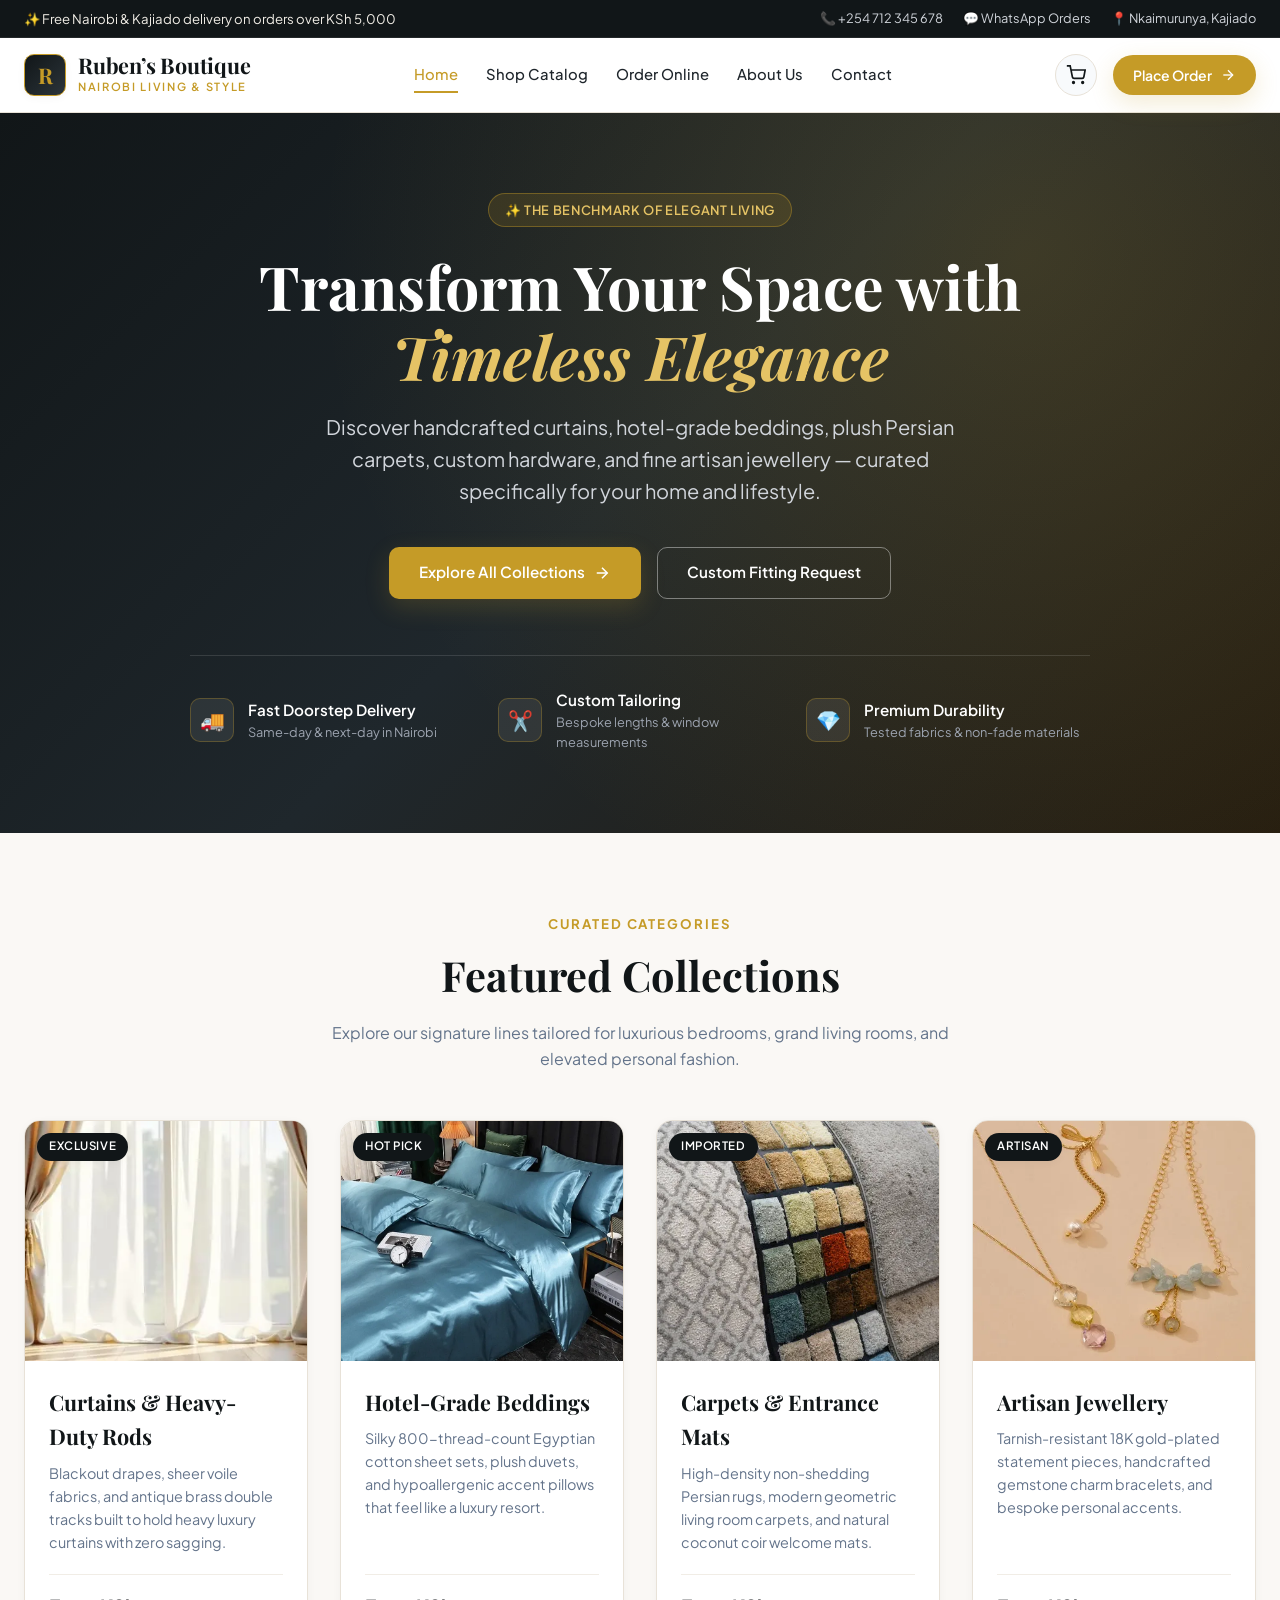
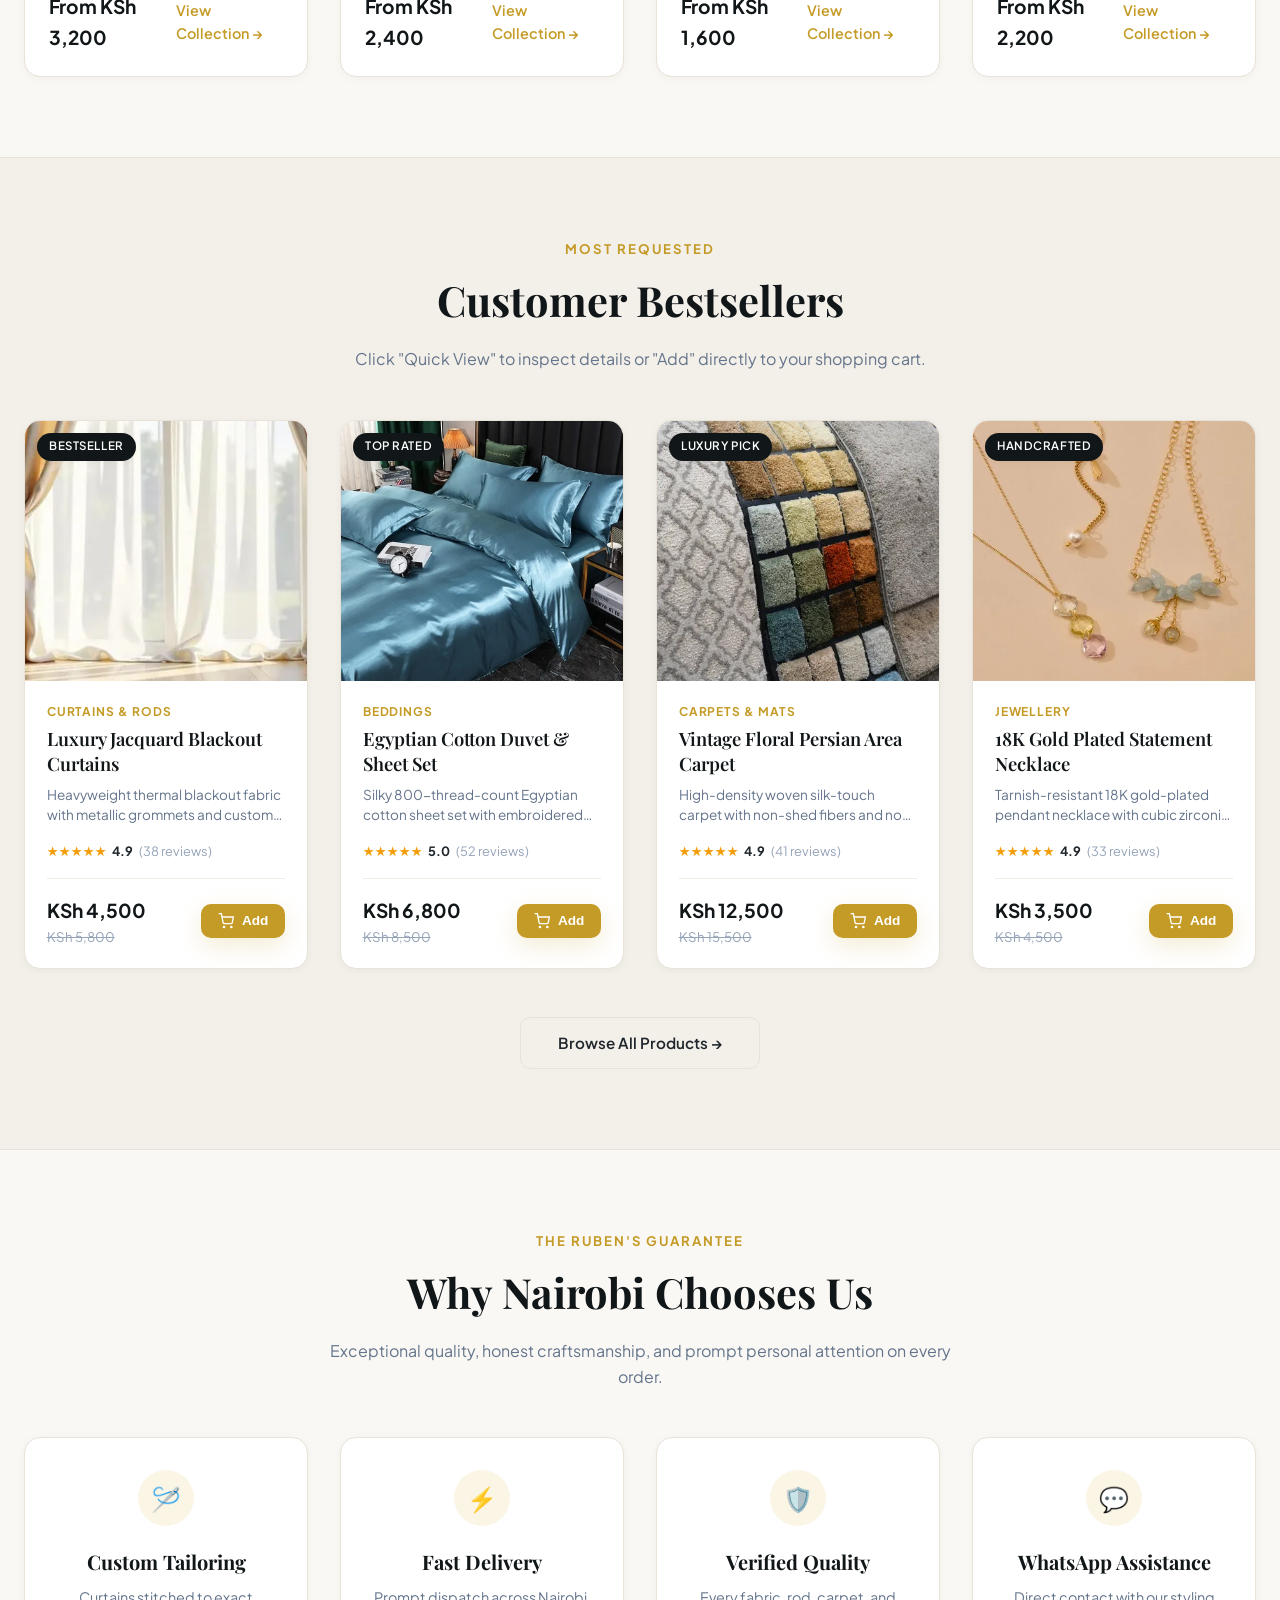
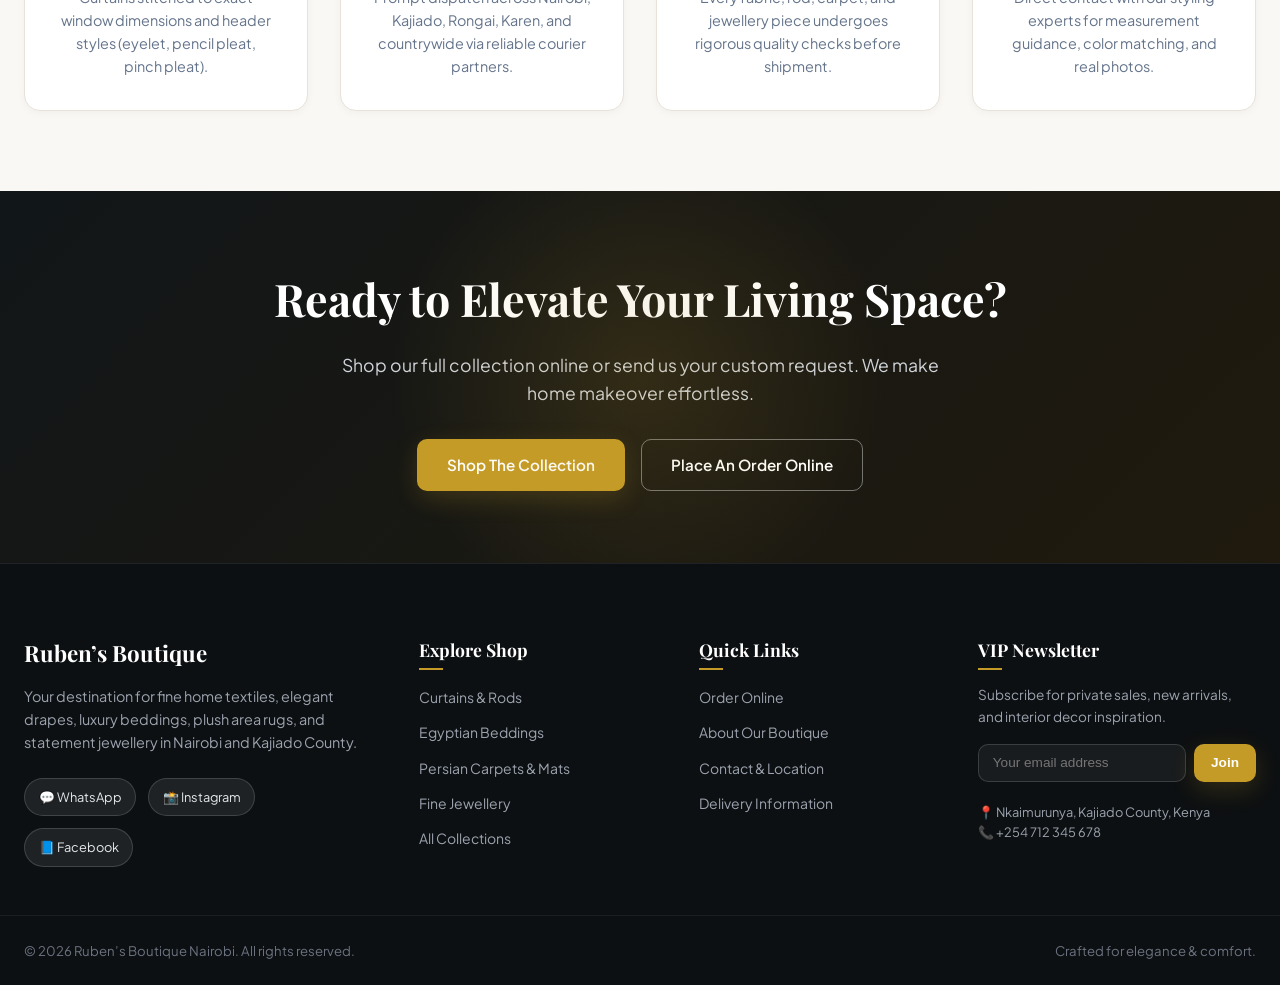
==== index.html @ 79038877 "first commit" ====
<!DOCTYPE html>
<html lang="en">
<head>
  <meta charset="UTF-8">
  <meta name="viewport" content="width=device-width, initial-scale=1.0">
  <title>Ruben’s Boutique Nairobi — Curtains, Beddings, Carpets & Jewellery</title>
  <meta name="description" content="Nairobi's premier boutique for handcrafted curtains, luxury beddings, imported carpets, stylish doormats, and fine jewellery. Fast delivery across Kenya.">
  <link rel="stylesheet" href="style.css">
  <script src="script.js" defer></script>
</head>
<body>

  <!-- Top Announcement Bar -->
  <div class="announcement-bar">
    <div class="announcement-container">
      <div class="announcement-info">
        <span>✨ Free Nairobi & Kajiado delivery on orders over KSh 5,000</span>
      </div>
      <div class="announcement-links">
        <a href="tel:+254712345678">📞 +254 712 345 678</a>
        <a href="https://wa.me/254712345678" target="_blank" rel="noopener">💬 WhatsApp Orders</a>
        <a href="contact.html">📍 Nkaimurunya, Kajiado</a>
      </div>
    </div>
  </div>

  <!-- Header Navigation -->
  <header>
    <div class="nav-wrapper">
      <a href="index.html" class="brand-logo" aria-label="Ruben's Boutique Home">
        <div class="brand-symbol">R</div>
        <div class="brand-text">
          <h1>Ruben’s Boutique</h1>
          <p>Nairobi Living & Style</p>
        </div>
      </a>

      <nav>
        <a href="index.html" class="active">Home</a>
        <a href="shop.html">Shop Catalog</a>
        <a href="order.html">Order Online</a>
        <a href="about.html">About Us</a>
        <a href="contact.html">Contact</a>
      </nav>

      <div class="header-actions">
        <button class="cart-toggle-btn cart-trigger" aria-label="Open Shopping Cart" title="View Cart">
          <svg width="20" height="20" viewBox="0 0 24 24" fill="none" stroke="currentColor" stroke-width="2">
            <circle cx="9" cy="21" r="1"/><circle cx="20" cy="21" r="1"/>
            <path d="M1 1h4l2.68 13.39a2 2 0 0 0 2 1.61h9.72a2 2 0 0 0 2-1.61L23 6H6"/>
          </svg>
          <span class="cart-count-badge">0</span>
        </button>

        <a href="order.html" class="nav-cta-btn">
          <span>Place Order</span>
          <svg width="16" height="16" viewBox="0 0 24 24" fill="none" stroke="currentColor" stroke-width="2"><line x1="5" y1="12" x2="19" y2="12"/><polyline points="12 5 19 12 12 19"/></svg>
        </a>

        <button class="mobile-nav-toggle" id="mobileNavToggle" aria-label="Toggle navigation menu">
          <span></span>
          <span></span>
          <span></span>
        </button>
      </div>
    </div>
  </header>

  <!-- Hero Section -->
  <section class="hero">
    <div class="hero-content">
      <div class="hero-pill-badge">
        <span>✨ The Benchmark of Elegant Living</span>
      </div>
      <h2>Transform Your Space with <span>Timeless Elegance</span></h2>
      <p>Discover handcrafted curtains, hotel-grade beddings, plush Persian carpets, custom hardware, and fine artisan jewellery — curated specifically for your home and lifestyle.</p>
      
      <div class="hero-actions">
        <a href="shop.html" class="btn btn-primary">
          <span>Explore All Collections</span>
          <svg width="18" height="18" viewBox="0 0 24 24" fill="none" stroke="currentColor" stroke-width="2"><line x1="5" y1="12" x2="19" y2="12"/><polyline points="12 5 19 12 12 19"/></svg>
        </a>
        <a href="order.html" class="btn btn-outline-white">
          <span>Custom Fitting Request</span>
        </a>
      </div>

      <!-- Trust Pillars -->
      <div class="hero-highlights">
        <div class="highlight-box">
          <div class="highlight-icon">🚚</div>
          <div class="highlight-text">
            <h4>Fast Doorstep Delivery</h4>
            <p>Same-day & next-day in Nairobi</p>
          </div>
        </div>
        <div class="highlight-box">
          <div class="highlight-icon">✂️</div>
          <div class="highlight-text">
            <h4>Custom Tailoring</h4>
            <p>Bespoke lengths & window measurements</p>
          </div>
        </div>
        <div class="highlight-box">
          <div class="highlight-icon">💎</div>
          <div class="highlight-text">
            <h4>Premium Durability</h4>
            <p>Tested fabrics & non-fade materials</p>
          </div>
        </div>
      </div>
    </div>
  </section>

  <!-- Featured Collections Section -->
  <section class="section-wrapper">
    <div class="section-header">
      <span class="section-tag">Curated Categories</span>
      <h2>Featured Collections</h2>
      <p>Explore our signature lines tailored for luxurious bedrooms, grand living rooms, and elevated personal fashion.</p>
    </div>

    <div class="home-collection-grid">
      <!-- Collection 1: Curtains & Rods -->
      <article class="collection-card">
        <div class="collection-card-media">
          <img src="curtain.webp" alt="Luxury Curtains and Double Rods">
          <span class="product-badge">Exclusive</span>
        </div>
        <div class="collection-card-content">
          <h3>Curtains & Heavy-Duty Rods</h3>
          <p>Blackout drapes, sheer voile fabrics, and antique brass double tracks built to hold heavy luxury curtains with zero sagging.</p>
          <div class="collection-card-footer">
            <span class="price-current">From KSh 3,200</span>
            <a href="shop.html?category=curtains" class="card-link-arrow">
              View Collection &rarr;
            </a>
          </div>
        </div>
      </article>

      <!-- Collection 2: Beddings -->
      <article class="collection-card">
        <div class="collection-card-media">
          <img src="bedding.webp" alt="Egyptian Cotton Beddings & Velvet Pillows">
          <span class="product-badge">Hot Pick</span>
        </div>
        <div class="collection-card-content">
          <h3>Hotel-Grade Beddings</h3>
          <p>Silky 800-thread-count Egyptian cotton sheet sets, plush duvets, and hypoallergenic accent pillows that feel like a luxury resort.</p>
          <div class="collection-card-footer">
            <span class="price-current">From KSh 2,400</span>
            <a href="shop.html?category=beddings" class="card-link-arrow">
              View Collection &rarr;
            </a>
          </div>
        </div>
      </article>

      <!-- Collection 3: Carpets & Mats -->
      <article class="collection-card">
        <div class="collection-card-media">
          <img src="carpets.webp" alt="Persian Area Carpets & Heavy Duty Door Mats">
          <span class="product-badge">Imported</span>
        </div>
        <div class="collection-card-content">
          <h3>Carpets & Entrance Mats</h3>
          <p>High-density non-shedding Persian rugs, modern geometric living room carpets, and natural coconut coir welcome mats.</p>
          <div class="collection-card-footer">
            <span class="price-current">From KSh 1,600</span>
            <a href="shop.html?category=carpets" class="card-link-arrow">
              View Collection &rarr;
            </a>
          </div>
        </div>
      </article>

      <!-- Collection 4: Jewellery -->
      <article class="collection-card">
        <div class="collection-card-media">
          <img src="jewellery.webp" alt="Gold Plated Jewellery and Gemstone Bracelets">
          <span class="product-badge">Artisan</span>
        </div>
        <div class="collection-card-content">
          <h3>Artisan Jewellery</h3>
          <p>Tarnish-resistant 18K gold-plated statement pieces, handcrafted gemstone charm bracelets, and bespoke personal accents.</p>
          <div class="collection-card-footer">
            <span class="price-current">From KSh 2,200</span>
            <a href="shop.html?category=jewellery" class="card-link-arrow">
              View Collection &rarr;
            </a>
          </div>
        </div>
      </article>
    </div>
  </section>

  <!-- Interactive Bestsellers Section with Live Quick View & Cart -->
  <section class="section-wrapper" style="background: var(--bg-alt); border-top: 1px solid var(--border-light); border-bottom: 1px solid var(--border-light);">
    <div class="section-header">
      <span class="section-tag">Most Requested</span>
      <h2>Customer Bestsellers</h2>
      <p>Click "Quick View" to inspect details or "Add" directly to your shopping cart.</p>
    </div>

    <div class="products-grid">
      <!-- Bestseller 1 -->
      <article class="product-card">
        <div class="product-card-media">
          <img src="curtain.webp" alt="Luxury Jacquard Blackout Curtains">
          <span class="product-badge">Bestseller</span>
          <div class="product-card-overlay">
            <button class="quick-view-action" onclick="window.openQuickView('prod-curtains-luxury')">
              <svg width="18" height="18" viewBox="0 0 24 24" fill="none" stroke="currentColor" stroke-width="2"><path d="M1 12s4-8 11-8 11 8 11 8-4 8-11 8-11-8-11-8z"/><circle cx="12" cy="12" r="3"/></svg>
              Quick View
            </button>
          </div>
        </div>
        <div class="product-card-content">
          <span class="product-category">Curtains & Rods</span>
          <h3 class="product-title" onclick="window.openQuickView('prod-curtains-luxury')">Luxury Jacquard Blackout Curtains</h3>
          <p class="product-short-desc">Heavyweight thermal blackout fabric with metallic grommets and custom drop length.</p>
          <div class="product-rating">
            <span class="stars">★★★★★</span>
            <span class="score">4.9</span>
            <span class="count">(38 reviews)</span>
          </div>
          <div class="product-card-footer">
            <div class="pricing-block">
              <span class="price-current">KSh 4,500</span>
              <span class="price-old">KSh 5,800</span>
            </div>
            <button class="btn btn-sm btn-primary add-to-cart-action" data-id="prod-curtains-luxury" onclick="boutiqueCart.addItem('prod-curtains-luxury', 1); showToast('Curtains added to cart!');">
              <svg width="16" height="16" viewBox="0 0 24 24" fill="none" stroke="currentColor" stroke-width="2"><circle cx="9" cy="21" r="1"/><circle cx="20" cy="21" r="1"/><path d="M1 1h4l2.68 13.39a2 2 0 0 0 2 1.61h9.72a2 2 0 0 0 2-1.61L23 6H6"/></svg>
              Add
            </button>
          </div>
        </div>
      </article>

      <!-- Bestseller 2 -->
      <article class="product-card">
        <div class="product-card-media">
          <img src="bedding.webp" alt="Egyptian Cotton Duvet & Sheet Set">
          <span class="product-badge">Top Rated</span>
          <div class="product-card-overlay">
            <button class="quick-view-action" onclick="window.openQuickView('prod-egyptian-bedding')">
              <svg width="18" height="18" viewBox="0 0 24 24" fill="none" stroke="currentColor" stroke-width="2"><path d="M1 12s4-8 11-8 11 8 11 8-4 8-11 8-11-8-11-8z"/><circle cx="12" cy="12" r="3"/></svg>
              Quick View
            </button>
          </div>
        </div>
        <div class="product-card-content">
          <span class="product-category">Beddings</span>
          <h3 class="product-title" onclick="window.openQuickView('prod-egyptian-bedding')">Egyptian Cotton Duvet & Sheet Set</h3>
          <p class="product-short-desc">Silky 800-thread-count Egyptian cotton sheet set with embroidered matching duvet cover.</p>
          <div class="product-rating">
            <span class="stars">★★★★★</span>
            <span class="score">5.0</span>
            <span class="count">(52 reviews)</span>
          </div>
          <div class="product-card-footer">
            <div class="pricing-block">
              <span class="price-current">KSh 6,800</span>
              <span class="price-old">KSh 8,500</span>
            </div>
            <button class="btn btn-sm btn-primary add-to-cart-action" data-id="prod-egyptian-bedding" onclick="boutiqueCart.addItem('prod-egyptian-bedding', 1); showToast('Egyptian Bedding added to cart!');">
              <svg width="16" height="16" viewBox="0 0 24 24" fill="none" stroke="currentColor" stroke-width="2"><circle cx="9" cy="21" r="1"/><circle cx="20" cy="21" r="1"/><path d="M1 1h4l2.68 13.39a2 2 0 0 0 2 1.61h9.72a2 2 0 0 0 2-1.61L23 6H6"/></svg>
              Add
            </button>
          </div>
        </div>
      </article>

      <!-- Bestseller 3 -->
      <article class="product-card">
        <div class="product-card-media">
          <img src="carpets.webp" alt="Vintage Floral Persian Carpet">
          <span class="product-badge">Luxury Pick</span>
          <div class="product-card-overlay">
            <button class="quick-view-action" onclick="window.openQuickView('prod-persian-carpet')">
              <svg width="18" height="18" viewBox="0 0 24 24" fill="none" stroke="currentColor" stroke-width="2"><path d="M1 12s4-8 11-8 11 8 11 8-4 8-11 8-11-8-11-8z"/><circle cx="12" cy="12" r="3"/></svg>
              Quick View
            </button>
          </div>
        </div>
        <div class="product-card-content">
          <span class="product-category">Carpets & Mats</span>
          <h3 class="product-title" onclick="window.openQuickView('prod-persian-carpet')">Vintage Floral Persian Area Carpet</h3>
          <p class="product-short-desc">High-density woven silk-touch carpet with non-shed fibers and non-slip backing.</p>
          <div class="product-rating">
            <span class="stars">★★★★★</span>
            <span class="score">4.9</span>
            <span class="count">(41 reviews)</span>
          </div>
          <div class="product-card-footer">
            <div class="pricing-block">
              <span class="price-current">KSh 12,500</span>
              <span class="price-old">KSh 15,500</span>
            </div>
            <button class="btn btn-sm btn-primary add-to-cart-action" data-id="prod-persian-carpet" onclick="boutiqueCart.addItem('prod-persian-carpet', 1); showToast('Persian Carpet added to cart!');">
              <svg width="16" height="16" viewBox="0 0 24 24" fill="none" stroke="currentColor" stroke-width="2"><circle cx="9" cy="21" r="1"/><circle cx="20" cy="21" r="1"/><path d="M1 1h4l2.68 13.39a2 2 0 0 0 2 1.61h9.72a2 2 0 0 0 2-1.61L23 6H6"/></svg>
              Add
            </button>
          </div>
        </div>
      </article>

      <!-- Bestseller 4 -->
      <article class="product-card">
        <div class="product-card-media">
          <img src="jewellery.webp" alt="18K Gold Plated Statement Necklace">
          <span class="product-badge">Handcrafted</span>
          <div class="product-card-overlay">
            <button class="quick-view-action" onclick="window.openQuickView('prod-gold-necklace')">
              <svg width="18" height="18" viewBox="0 0 24 24" fill="none" stroke="currentColor" stroke-width="2"><path d="M1 12s4-8 11-8 11 8 11 8-4 8-11 8-11-8-11-8z"/><circle cx="12" cy="12" r="3"/></svg>
              Quick View
            </button>
          </div>
        </div>
        <div class="product-card-content">
          <span class="product-category">Jewellery</span>
          <h3 class="product-title" onclick="window.openQuickView('prod-gold-necklace')">18K Gold Plated Statement Necklace</h3>
          <p class="product-short-desc">Tarnish-resistant 18K gold-plated pendant necklace with cubic zirconia accents.</p>
          <div class="product-rating">
            <span class="stars">★★★★★</span>
            <span class="score">4.9</span>
            <span class="count">(33 reviews)</span>
          </div>
          <div class="product-card-footer">
            <div class="pricing-block">
              <span class="price-current">KSh 3,500</span>
              <span class="price-old">KSh 4,500</span>
            </div>
            <button class="btn btn-sm btn-primary add-to-cart-action" data-id="prod-gold-necklace" onclick="boutiqueCart.addItem('prod-gold-necklace', 1); showToast('Necklace added to cart!');">
              <svg width="16" height="16" viewBox="0 0 24 24" fill="none" stroke="currentColor" stroke-width="2"><circle cx="9" cy="21" r="1"/><circle cx="20" cy="21" r="1"/><path d="M1 1h4l2.68 13.39a2 2 0 0 0 2 1.61h9.72a2 2 0 0 0 2-1.61L23 6H6"/></svg>
              Add
            </button>
          </div>
        </div>
      </article>
    </div>

    <div style="text-align: center; margin-top: 3rem;">
      <a href="shop.html" class="btn btn-outline" style="min-width: 240px;">
        Browse All Products &rarr;
      </a>
    </div>
  </section>

  <!-- Value Propositions / Why Ruben's Boutique -->
  <section class="section-wrapper">
    <div class="section-header">
      <span class="section-tag">The Ruben's Guarantee</span>
      <h2>Why Nairobi Chooses Us</h2>
      <p>Exceptional quality, honest craftsmanship, and prompt personal attention on every order.</p>
    </div>

    <div class="values-grid">
      <div class="value-card">
        <div class="value-icon">🪡</div>
        <h4>Custom Tailoring</h4>
        <p>Curtains stitched to exact window dimensions and header styles (eyelet, pencil pleat, pinch pleat).</p>
      </div>

      <div class="value-card">
        <div class="value-icon">⚡</div>
        <h4>Fast Delivery</h4>
        <p>Prompt dispatch across Nairobi, Kajiado, Rongai, Karen, and countrywide via reliable courier partners.</p>
      </div>

      <div class="value-card">
        <div class="value-icon">🛡️</div>
        <h4>Verified Quality</h4>
        <p>Every fabric, rod, carpet, and jewellery piece undergoes rigorous quality checks before shipment.</p>
      </div>

      <div class="value-card">
        <div class="value-icon">💬</div>
        <h4>WhatsApp Assistance</h4>
        <p>Direct contact with our styling experts for measurement guidance, color matching, and real photos.</p>
      </div>
    </div>
  </section>

  <!-- Call to Action Banner -->
  <section class="cta-banner">
    <h2>Ready to Elevate Your Living Space?</h2>
    <p>Shop our full collection online or send us your custom request. We make home makeover effortless.</p>
    <div style="display: flex; gap: 1rem; justify-content: center; flex-wrap: wrap;">
      <a href="shop.html" class="btn btn-primary">Shop The Collection</a>
      <a href="order.html" class="btn btn-outline-white">Place An Order Online</a>
    </div>
  </section>

  <!-- Footer -->
  <footer>
    <div class="footer-top">
      <div class="footer-brand">
        <h3>Ruben’s Boutique</h3>
        <p>Your destination for fine home textiles, elegant drapes, luxury beddings, plush area rugs, and statement jewellery in Nairobi and Kajiado County.</p>
        <div class="social-icons-group">
          <a href="https://wa.me/254712345678" target="_blank" rel="noopener" class="social-link-btn" title="Chat on WhatsApp">💬 WhatsApp</a>
          <a href="https://instagram.com" target="_blank" rel="noopener" class="social-link-btn" title="Instagram">📸 Instagram</a>
          <a href="https://facebook.com" target="_blank" rel="noopener" class="social-link-btn" title="Facebook">📘 Facebook</a>
        </div>
      </div>

      <div class="footer-column">
        <h4>Explore Shop</h4>
        <ul class="footer-links">
          <li><a href="shop.html?category=curtains">Curtains & Rods</a></li>
          <li><a href="shop.html?category=beddings">Egyptian Beddings</a></li>
          <li><a href="shop.html?category=carpets">Persian Carpets & Mats</a></li>
          <li><a href="shop.html?category=jewellery">Fine Jewellery</a></li>
          <li><a href="shop.html">All Collections</a></li>
        </ul>
      </div>

      <div class="footer-column">
        <h4>Quick Links</h4>
        <ul class="footer-links">
          <li><a href="order.html">Order Online</a></li>
          <li><a href="about.html">About Our Boutique</a></li>
          <li><a href="contact.html">Contact & Location</a></li>
          <li><a href="order.html">Delivery Information</a></li>
        </ul>
      </div>

      <div class="footer-column footer-newsletter">
        <h4>VIP Newsletter</h4>
        <p>Subscribe for private sales, new arrivals, and interior decor inspiration.</p>
        <form class="newsletter-form" id="newsletterForm">
          <input type="email" placeholder="Your email address" required aria-label="Email address">
          <button type="submit" class="btn btn-primary btn-sm">Join</button>
        </form>
        <div style="margin-top: 1.25rem; font-size: 0.8rem; color: #9ca3af;">
          <span>📍 Nkaimurunya, Kajiado County, Kenya</span><br>
          <span>📞 +254 712 345 678</span>
        </div>
      </div>
    </div>

    <div class="footer-bottom">
      <div class="footer-bottom-container">
        <p>&copy; 2026 Ruben’s Boutique Nairobi. All rights reserved.</p>
        <p>Crafted for elegance & comfort.</p>
      </div>
    </div>
  </footer>

</body>
</html>
---- style.css ----
/* ==========================================================================
   Ruben's Boutique — Modern Luxury E-Commerce Stylesheet
   Crafted for elegance, responsiveness, and premium user experience
   ========================================================================== */

@import url('https://fonts.googleapis.com/css2?family=Playfair+Display:ital,wght@0,500;0,600;0,700;1,400&family=Plus+Jakarta+Sans:wght@300;400;500;600;700&display=swap');

:root {
  --font-serif: 'Playfair Display', Georgia, serif;
  --font-sans: 'Plus Jakarta Sans', -apple-system, BlinkMacSystemFont, sans-serif;
  
  --primary-dark: #111618;
  --primary-dark-soft: #1a2024;
  --primary-gold: #c59b27;
  --primary-gold-hover: #ad841a;
  --primary-gold-light: #fbf5e6;
  --primary-gold-glow: rgba(197, 155, 39, 0.25);
  
  --bg-body: #faf8f5;
  --bg-card: #ffffff;
  --bg-alt: #f3efe9;
  
  --text-main: #1e252b;
  --text-muted: #64748b;
  --text-light: #94a3b8;
  
  --border-light: #e8e2d8;
  --border-subtle: #f1ede6;
  
  --shadow-sm: 0 2px 8px rgba(17, 22, 24, 0.04);
  --shadow-md: 0 8px 24px rgba(17, 22, 24, 0.08);
  --shadow-lg: 0 16px 36px rgba(17, 22, 24, 0.12);
  --shadow-gold: 0 8px 24px rgba(197, 155, 39, 0.2);
  
  --radius-sm: 6px;
  --radius-md: 10px;
  --radius-lg: 16px;
  --radius-full: 9999px;
  
  --transition: all 0.25s cubic-bezier(0.16, 1, 0.3, 1);
}

/* Base Reset */
*, *::before, *::after {
  margin: 0;
  padding: 0;
  box-sizing: border-box;
}

html {
  scroll-behavior: smooth;
  font-size: 16px;
}

body {
  font-family: var(--font-sans);
  background-color: var(--bg-body);
  color: var(--text-main);
  line-height: 1.6;
  -webkit-font-smoothing: antialiased;
  overflow-x: hidden;
}

body.modal-open {
  overflow: hidden;
}

a {
  color: inherit;
  text-decoration: none;
  transition: var(--transition);
}

img {
  max-width: 100%;
  height: auto;
  display: block;
}

/* ==========================================================================
   Announcement Bar
   ========================================================================== */
.announcement-bar {
  background: var(--primary-dark);
  color: #f1ede6;
  font-size: 0.825rem;
  padding: 0.5rem 1.5rem;
  border-bottom: 1px solid rgba(255, 255, 255, 0.08);
}

.announcement-container {
  max-width: 1280px;
  margin: 0 auto;
  display: flex;
  justify-content: space-between;
  align-items: center;
  flex-wrap: wrap;
  gap: 0.5rem;
}

.announcement-info span {
  display: inline-flex;
  align-items: center;
  gap: 0.4rem;
}

.announcement-links {
  display: flex;
  gap: 1.25rem;
}

.announcement-links a {
  color: #d1d5db;
  font-size: 0.8rem;
}

.announcement-links a:hover {
  color: var(--primary-gold);
}

/* ==========================================================================
   Main Header & Navigation
   ========================================================================== */
header {
  background: #ffffff;
  position: sticky;
  top: 0;
  z-index: 100;
  transition: var(--transition);
  border-bottom: 1px solid var(--border-light);
}

header.header-scrolled {
  box-shadow: 0 4px 20px rgba(0, 0, 0, 0.06);
  background: rgba(255, 255, 255, 0.96);
  backdrop-filter: blur(12px);
}

.nav-wrapper {
  max-width: 1280px;
  margin: 0 auto;
  padding: 1rem 1.5rem;
  display: flex;
  justify-content: space-between;
  align-items: center;
  gap: 2rem;
}

/* Brand Logo */
.brand-logo {
  display: flex;
  align-items: center;
  gap: 0.75rem;
  text-decoration: none;
}

.brand-symbol {
  width: 42px;
  height: 42px;
  background: linear-gradient(135deg, var(--primary-dark) 0%, #2b343a 100%);
  color: var(--primary-gold);
  border: 1.5px solid var(--primary-gold);
  border-radius: var(--radius-md);
  display: flex;
  align-items: center;
  justify-content: center;
  font-family: var(--font-serif);
  font-weight: 700;
  font-size: 1.35rem;
  box-shadow: var(--shadow-sm);
}

.brand-text h1 {
  font-family: var(--font-serif);
  font-size: 1.35rem;
  font-weight: 700;
  letter-spacing: -0.01em;
  color: var(--primary-dark);
  line-height: 1.1;
}

.brand-text p {
  font-size: 0.7rem;
  text-transform: uppercase;
  letter-spacing: 0.15em;
  color: var(--primary-gold);
  font-weight: 600;
}

/* Navigation Links */
nav {
  display: flex;
  align-items: center;
  gap: 1.75rem;
}

nav a {
  font-size: 0.925rem;
  font-weight: 500;
  color: var(--text-main);
  position: relative;
  padding: 0.35rem 0;
}

nav a::after {
  content: '';
  position: absolute;
  bottom: 0;
  left: 0;
  width: 0;
  height: 2px;
  background: var(--primary-gold);
  transition: var(--transition);
}

nav a:hover,
nav a.active {
  color: var(--primary-gold);
}

nav a.active::after,
nav a:hover::after {
  width: 100%;
}

/* Header Action Controls */
.header-actions {
  display: flex;
  align-items: center;
  gap: 1rem;
}

.cart-toggle-btn {
  position: relative;
  background: #f8fafc;
  border: 1px solid var(--border-light);
  width: 42px;
  height: 42px;
  border-radius: var(--radius-full);
  display: flex;
  align-items: center;
  justify-content: center;
  cursor: pointer;
  color: var(--primary-dark);
  transition: var(--transition);
}

.cart-toggle-btn:hover {
  background: var(--primary-gold-light);
  border-color: var(--primary-gold);
  color: var(--primary-gold);
}

.cart-count-badge {
  position: absolute;
  top: -4px;
  right: -4px;
  background: var(--primary-gold);
  color: #ffffff;
  font-size: 0.7rem;
  font-weight: 700;
  min-width: 19px;
  height: 19px;
  border-radius: var(--radius-full);
  display: inline-flex;
  align-items: center;
  justify-content: center;
  padding: 0 4px;
  border: 2px solid #ffffff;
}

.nav-cta-btn {
  display: inline-flex;
  align-items: center;
  gap: 0.5rem;
  padding: 0.55rem 1.25rem;
  background: var(--primary-gold);
  color: #ffffff;
  font-size: 0.875rem;
  font-weight: 600;
  border-radius: var(--radius-full);
  box-shadow: var(--shadow-gold);
  transition: var(--transition);
}

.nav-cta-btn:hover {
  background: var(--primary-gold-hover);
  transform: translateY(-1px);
}

/* Mobile Hamburger Toggle */
.mobile-nav-toggle {
  display: none;
  flex-direction: column;
  justify-content: center;
  gap: 5px;
  width: 36px;
  height: 36px;
  background: none;
  border: none;
  cursor: pointer;
  padding: 4px;
}

.mobile-nav-toggle span {
  display: block;
  width: 100%;
  height: 2px;
  background: var(--primary-dark);
  transition: var(--transition);
}

.mobile-nav-toggle.open span:nth-child(1) {
  transform: translateY(7px) rotate(45deg);
}
.mobile-nav-toggle.open span:nth-child(2) {
  opacity: 0;
}
.mobile-nav-toggle.open span:nth-child(3) {
  transform: translateY(-7px) rotate(-45deg);
}

/* ==========================================================================
   Hero Section
   ========================================================================== */
.hero {
  position: relative;
  background: linear-gradient(135deg, #111618 0%, #1f272c 50%, #251d10 100%);
  color: #ffffff;
  padding: 5rem 1.5rem;
  overflow: hidden;
}

.hero::before {
  content: '';
  position: absolute;
  top: 0;
  right: 0;
  bottom: 0;
  left: 0;
  background: radial-gradient(circle at 80% 20%, rgba(197, 155, 39, 0.18) 0%, transparent 60%);
  pointer-events: none;
}

.hero-content {
  max-width: 900px;
  margin: 0 auto;
  text-align: center;
  position: relative;
  z-index: 2;
}

.hero-pill-badge {
  display: inline-flex;
  align-items: center;
  gap: 0.5rem;
  background: rgba(197, 155, 39, 0.15);
  border: 1px solid rgba(197, 155, 39, 0.4);
  color: #e5c365;
  padding: 0.35rem 1rem;
  border-radius: var(--radius-full);
  font-size: 0.8rem;
  font-weight: 600;
  letter-spacing: 0.05em;
  text-transform: uppercase;
  margin-bottom: 1.5rem;
}

.hero h2 {
  font-family: var(--font-serif);
  font-size: clamp(2.4rem, 5vw, 3.8rem);
  font-weight: 700;
  line-height: 1.15;
  margin-bottom: 1.25rem;
  color: #ffffff;
}

.hero h2 span {
  color: #e5c365;
  font-style: italic;
}

.hero p {
  font-size: clamp(1rem, 2vw, 1.25rem);
  color: #d1d5db;
  max-width: 650px;
  margin: 0 auto 2.5rem;
  line-height: 1.6;
}

.hero-actions {
  display: flex;
  justify-content: center;
  gap: 1rem;
  flex-wrap: wrap;
  margin-bottom: 3.5rem;
}

/* Hero Feature Pills / Highlights */
.hero-highlights {
  display: grid;
  grid-template-columns: repeat(auto-fit, minmax(200px, 1fr));
  gap: 1.5rem;
  max-width: 1000px;
  margin: 0 auto;
  border-top: 1px solid rgba(255, 255, 255, 0.12);
  padding-top: 2rem;
}

.highlight-box {
  display: flex;
  align-items: center;
  gap: 0.875rem;
  text-align: left;
}

.highlight-icon {
  width: 44px;
  height: 44px;
  border-radius: var(--radius-md);
  background: rgba(255, 255, 255, 0.08);
  border: 1px solid rgba(197, 155, 39, 0.3);
  display: flex;
  align-items: center;
  justify-content: center;
  color: var(--primary-gold);
  font-size: 1.25rem;
  flex-shrink: 0;
}

.highlight-text h4 {
  font-size: 0.95rem;
  color: #ffffff;
  font-weight: 600;
}

.highlight-text p {
  font-size: 0.8rem;
  color: #9ca3af;
  margin: 0;
}

/* ==========================================================================
   Buttons & Badges
   ========================================================================== */
.btn {
  display: inline-flex;
  align-items: center;
  justify-content: center;
  gap: 0.5rem;
  padding: 0.8rem 1.8rem;
  font-size: 0.95rem;
  font-weight: 600;
  border-radius: var(--radius-md);
  cursor: pointer;
  border: 1px solid transparent;
  transition: var(--transition);
  text-align: center;
}

.btn-primary {
  background: var(--primary-gold);
  color: #ffffff;
  box-shadow: var(--shadow-gold);
}

.btn-primary:hover {
  background: var(--primary-gold-hover);
  transform: translateY(-2px);
}

.btn-outline {
  background: transparent;
  border: 1.5px solid var(--border-light);
  color: var(--text-main);
}

.btn-outline:hover {
  border-color: var(--primary-gold);
  color: var(--primary-gold);
  background: var(--primary-gold-light);
}

.btn-white {
  background: #ffffff;
  color: var(--primary-dark);
}

.btn-white:hover {
  background: #f1f5f9;
  transform: translateY(-2px);
}

.btn-outline-white {
  background: transparent;
  border: 1.5px solid rgba(255, 255, 255, 0.4);
  color: #ffffff;
}

.btn-outline-white:hover {
  background: rgba(255, 255, 255, 0.1);
  border-color: #ffffff;
}

.btn-sm {
  padding: 0.5rem 1rem;
  font-size: 0.85rem;
}

.btn-block {
  width: 100%;
}

.btn-whatsapp {
  background: #25d366;
  color: #ffffff;
}

.btn-whatsapp:hover {
  background: #1eb856;
}

.product-badge {
  position: absolute;
  top: 12px;
  left: 12px;
  background: var(--primary-dark);
  color: #ffffff;
  font-size: 0.72rem;
  font-weight: 600;
  letter-spacing: 0.05em;
  padding: 0.3rem 0.75rem;
  border-radius: var(--radius-full);
  text-transform: uppercase;
  z-index: 2;
  box-shadow: var(--shadow-sm);
}

/* ==========================================================================
   Featured Collections Section
   ========================================================================== */
.section-wrapper {
  max-width: 1280px;
  margin: 0 auto;
  padding: 5rem 1.5rem;
}

.section-header {
  text-align: center;
  max-width: 650px;
  margin: 0 auto 3rem;
}

.section-tag {
  color: var(--primary-gold);
  font-size: 0.825rem;
  text-transform: uppercase;
  letter-spacing: 0.15em;
  font-weight: 700;
  display: block;
  margin-bottom: 0.5rem;
}

.section-header h2 {
  font-family: var(--font-serif);
  font-size: clamp(2rem, 3.5vw, 2.6rem);
  font-weight: 700;
  color: var(--primary-dark);
  margin-bottom: 0.75rem;
}

.section-header p {
  color: var(--text-muted);
  font-size: 1rem;
}

/* Category Grid on Home Page */
.home-collection-grid {
  display: grid;
  grid-template-columns: repeat(auto-fit, minmax(280px, 1fr));
  gap: 2rem;
}

.collection-card {
  background: var(--bg-card);
  border-radius: var(--radius-lg);
  overflow: hidden;
  border: 1px solid var(--border-light);
  box-shadow: var(--shadow-sm);
  transition: var(--transition);
  display: flex;
  flex-direction: column;
}

.collection-card:hover {
  transform: translateY(-6px);
  box-shadow: var(--shadow-md);
  border-color: rgba(197, 155, 39, 0.4);
}

.collection-card-media {
  position: relative;
  height: 240px;
  background: #f1f5f9;
  overflow: hidden;
}

.collection-card-media img {
  width: 100%;
  height: 100%;
  object-fit: cover;
  transition: transform 0.5s ease;
}

.collection-card:hover .collection-card-media img {
  transform: scale(1.06);
}

.collection-card-content {
  padding: 1.5rem;
  display: flex;
  flex-direction: column;
  flex-grow: 1;
}

.collection-card-content h3 {
  font-family: var(--font-serif);
  font-size: 1.35rem;
  color: var(--primary-dark);
  margin-bottom: 0.5rem;
}

.collection-card-content p {
  color: var(--text-muted);
  font-size: 0.9rem;
  margin-bottom: 1.25rem;
  flex-grow: 1;
}

.collection-card-footer {
  display: flex;
  justify-content: space-between;
  align-items: center;
  border-top: 1px solid var(--border-subtle);
  padding-top: 1rem;
}

.card-link-arrow {
  color: var(--primary-gold);
  font-weight: 600;
  font-size: 0.9rem;
  display: inline-flex;
  align-items: center;
  gap: 0.35rem;
}

.card-link-arrow:hover {
  gap: 0.6rem;
}

/* ==========================================================================
   Shop Page: Filter Bar, Catalog Grid, Product Cards
   ========================================================================== */
.shop-hero {
  background: linear-gradient(135deg, #111618 0%, #1e252a 100%);
  color: #ffffff;
  padding: 3.5rem 1.5rem;
  text-align: center;
}

.shop-hero h2 {
  font-family: var(--font-serif);
  font-size: 2.5rem;
  margin-bottom: 0.5rem;
}

.shop-hero p {
  color: #9ca3af;
  max-width: 600px;
  margin: 0 auto;
}

/* Filter Bar */
.shop-toolbar {
  background: #ffffff;
  border: 1px solid var(--border-light);
  border-radius: var(--radius-lg);
  padding: 1.25rem;
  margin-bottom: 2rem;
  box-shadow: var(--shadow-sm);
  display: flex;
  flex-direction: column;
  gap: 1.25rem;
}

.toolbar-top {
  display: flex;
  gap: 1rem;
  flex-wrap: wrap;
  justify-content: space-between;
  align-items: center;
}

.search-box {
  position: relative;
  flex: 1 1 300px;
}

.search-box input {
  width: 100%;
  padding: 0.75rem 1rem 0.75rem 2.75rem;
  border: 1.5px solid var(--border-light);
  border-radius: var(--radius-md);
  font-family: var(--font-sans);
  font-size: 0.925rem;
  background: #faf8f5;
  transition: var(--transition);
}

.search-box input:focus {
  outline: none;
  border-color: var(--primary-gold);
  background: #ffffff;
  box-shadow: 0 0 0 3px var(--primary-gold-glow);
}

.search-icon {
  position: absolute;
  left: 1rem;
  top: 50%;
  transform: translateY(-50%);
  color: var(--text-muted);
  pointer-events: none;
}

.sort-box {
  display: flex;
  align-items: center;
  gap: 0.5rem;
}

.sort-box select {
  padding: 0.75rem 1.25rem;
  border: 1.5px solid var(--border-light);
  border-radius: var(--radius-md);
  font-family: var(--font-sans);
  font-size: 0.9rem;
  background: #faf8f5;
  color: var(--text-main);
  cursor: pointer;
  transition: var(--transition);
}

.sort-box select:focus {
  outline: none;
  border-color: var(--primary-gold);
}

/* Filter Pills */
.filter-pills-row {
  display: flex;
  gap: 0.6rem;
  flex-wrap: wrap;
  align-items: center;
}

.filter-pill {
  background: var(--bg-body);
  border: 1.5px solid var(--border-light);
  padding: 0.45rem 1.1rem;
  border-radius: var(--radius-full);
  font-size: 0.85rem;
  font-weight: 500;
  color: var(--text-main);
  cursor: pointer;
  transition: var(--transition);
}

.filter-pill:hover {
  border-color: var(--primary-gold);
  color: var(--primary-gold);
}

.filter-pill.active {
  background: var(--primary-gold);
  border-color: var(--primary-gold);
  color: #ffffff;
  font-weight: 600;
  box-shadow: var(--shadow-gold);
}

.results-count-bar {
  display: flex;
  justify-content: space-between;
  align-items: center;
  margin-bottom: 1.5rem;
  font-size: 0.9rem;
  color: var(--text-muted);
}

/* Product Cards Grid */
.products-grid {
  display: grid;
  grid-template-columns: repeat(auto-fill, minmax(280px, 1fr));
  gap: 2rem;
}

.product-card {
  background: var(--bg-card);
  border-radius: var(--radius-lg);
  border: 1px solid var(--border-light);
  overflow: hidden;
  box-shadow: var(--shadow-sm);
  transition: var(--transition);
  display: flex;
  flex-direction: column;
}

.product-card:hover {
  transform: translateY(-6px);
  box-shadow: var(--shadow-md);
  border-color: rgba(197, 155, 39, 0.4);
}

.product-card-media {
  position: relative;
  height: 260px;
  background: #f8fafc;
  overflow: hidden;
}

.product-card-media img {
  width: 100%;
  height: 100%;
  object-fit: cover;
  transition: transform 0.5s ease;
}

.product-card:hover .product-card-media img {
  transform: scale(1.08);
}

.product-card-overlay {
  position: absolute;
  top: 0;
  left: 0;
  right: 0;
  bottom: 0;
  background: rgba(17, 22, 24, 0.35);
  display: flex;
  align-items: center;
  justify-content: center;
  opacity: 0;
  transition: var(--transition);
}

.product-card:hover .product-card-overlay {
  opacity: 1;
}

.quick-view-action {
  background: #ffffff;
  color: var(--primary-dark);
  border: none;
  padding: 0.65rem 1.25rem;
  border-radius: var(--radius-full);
  font-weight: 600;
  font-size: 0.85rem;
  display: inline-flex;
  align-items: center;
  gap: 0.5rem;
  cursor: pointer;
  box-shadow: var(--shadow-md);
  transform: translateY(10px);
  transition: var(--transition);
}

.product-card:hover .quick-view-action {
  transform: translateY(0);
}

.quick-view-action:hover {
  background: var(--primary-gold);
  color: #ffffff;
}

.product-card-content {
  padding: 1.35rem;
  display: flex;
  flex-direction: column;
  flex-grow: 1;
}

.product-category {
  font-size: 0.75rem;
  text-transform: uppercase;
  letter-spacing: 0.08em;
  color: var(--primary-gold);
  font-weight: 700;
  margin-bottom: 0.35rem;
}

.product-title {
  font-family: var(--font-serif);
  font-size: 1.15rem;
  font-weight: 600;
  color: var(--primary-dark);
  margin-bottom: 0.5rem;
  cursor: pointer;
  line-height: 1.35;
  transition: var(--transition);
}

.product-title:hover {
  color: var(--primary-gold);
}

.product-short-desc {
  font-size: 0.85rem;
  color: var(--text-muted);
  line-height: 1.5;
  margin-bottom: 1rem;
  display: -webkit-box;
  -webkit-line-clamp: 2;
  -webkit-box-orient: vertical;
  overflow: hidden;
  flex-grow: 1;
}

.product-rating {
  display: flex;
  align-items: center;
  gap: 0.35rem;
  margin-bottom: 1rem;
  font-size: 0.8rem;
}

.product-rating .stars {
  color: #f59e0b;
  letter-spacing: 1px;
}

.product-rating .score {
  font-weight: 700;
  color: var(--text-main);
}

.product-rating .count {
  color: var(--text-light);
}

.product-card-footer {
  display: flex;
  justify-content: space-between;
  align-items: center;
  border-top: 1px solid var(--border-subtle);
  padding-top: 1rem;
}

.pricing-block {
  display: flex;
  flex-direction: column;
}

.price-current {
  font-size: 1.2rem;
  font-weight: 700;
  color: var(--primary-dark);
}

.price-old {
  font-size: 0.825rem;
  color: var(--text-light);
  text-decoration: line-through;
}

.add-to-cart-action {
  transition: var(--transition);
}

.add-to-cart-action.btn-added {
  background: #10b981;
  border-color: #10b981;
}

/* Empty State */
.no-products-found {
  grid-column: 1 / -1;
  text-align: center;
  padding: 4rem 1.5rem;
  background: #ffffff;
  border-radius: var(--radius-lg);
  border: 1px dashed var(--border-light);
}

.no-results-icon {
  font-size: 3rem;
  margin-bottom: 1rem;
}

.no-products-found h3 {
  font-family: var(--font-serif);
  font-size: 1.5rem;
  margin-bottom: 0.5rem;
}

.no-products-found p {
  color: var(--text-muted);
  margin-bottom: 1.5rem;
}

/* ==========================================================================
   Shopping Cart Drawer Component
   ========================================================================== */
.cart-drawer-overlay {
  position: fixed;
  top: 0;
  left: 0;
  right: 0;
  bottom: 0;
  background: rgba(17, 22, 24, 0.6);
  backdrop-filter: blur(4px);
  z-index: 1000;
  opacity: 0;
  visibility: hidden;
  transition: opacity 0.3s ease, visibility 0.3s ease;
}

.cart-drawer-overlay.active {
  opacity: 1;
  visibility: visible;
}

.cart-drawer {
  position: absolute;
  top: 0;
  right: 0;
  width: 100%;
  max-width: 440px;
  height: 100%;
  background: #ffffff;
  display: flex;
  flex-direction: column;
  box-shadow: -8px 0 32px rgba(0, 0, 0, 0.15);
  transform: translateX(100%);
  transition: transform 0.35s cubic-bezier(0.16, 1, 0.3, 1);
}

.cart-drawer-overlay.active .cart-drawer {
  transform: translateX(0);
}

.cart-drawer-header {
  padding: 1.25rem 1.5rem;
  border-bottom: 1px solid var(--border-light);
  display: flex;
  justify-content: space-between;
  align-items: center;
  background: #faf8f5;
}

.cart-title-wrapper h3 {
  font-family: var(--font-serif);
  font-size: 1.25rem;
  color: var(--primary-dark);
}

.cart-items-count {
  font-size: 0.8rem;
  color: var(--text-muted);
}

.cart-close-btn {
  background: none;
  border: none;
  cursor: pointer;
  color: var(--text-muted);
  padding: 4px;
  transition: var(--transition);
}

.cart-close-btn:hover {
  color: var(--primary-dark);
  transform: rotate(90deg);
}

.cart-drawer-body {
  flex: 1;
  overflow-y: auto;
  padding: 1.25rem 1.5rem;
}

.cart-item-row {
  display: flex;
  gap: 1rem;
  padding-bottom: 1rem;
  margin-bottom: 1rem;
  border-bottom: 1px solid var(--border-subtle);
  align-items: center;
}

.cart-item-img {
  width: 68px;
  height: 68px;
  border-radius: var(--radius-md);
  object-fit: cover;
  background: #f1f5f9;
  border: 1px solid var(--border-light);
}

.cart-item-info {
  flex: 1;
}

.cart-item-title {
  font-size: 0.9rem;
  font-weight: 600;
  color: var(--primary-dark);
  margin-bottom: 0.25rem;
  line-height: 1.3;
}

.cart-item-price {
  font-size: 0.85rem;
  color: var(--primary-gold);
  font-weight: 700;
  display: block;
  margin-bottom: 0.5rem;
}

.cart-qty-control {
  display: flex;
  align-items: center;
  gap: 0.5rem;
}

.qty-btn {
  width: 24px;
  height: 24px;
  border: 1px solid var(--border-light);
  background: #f8fafc;
  border-radius: var(--radius-sm);
  display: flex;
  align-items: center;
  justify-content: center;
  cursor: pointer;
  font-weight: bold;
  font-size: 0.85rem;
  transition: var(--transition);
}

.qty-btn:hover {
  background: var(--primary-gold-light);
  border-color: var(--primary-gold);
}

.qty-number {
  font-size: 0.85rem;
  font-weight: 600;
  min-width: 18px;
  text-align: center;
}

.item-remove-btn {
  background: none;
  border: none;
  color: #94a3b8;
  cursor: pointer;
  margin-left: auto;
  padding: 4px;
  transition: var(--transition);
}

.item-remove-btn:hover {
  color: #ef4444;
}

.cart-empty-state {
  text-align: center;
  padding: 3rem 1rem;
}

.cart-empty-icon {
  font-size: 3rem;
  margin-bottom: 1rem;
}

.cart-empty-state h4 {
  font-family: var(--font-serif);
  font-size: 1.35rem;
  margin-bottom: 0.5rem;
}

.cart-empty-state p {
  color: var(--text-muted);
  font-size: 0.875rem;
  margin-bottom: 1.5rem;
}

.cart-drawer-footer {
  padding: 1.25rem 1.5rem;
  border-top: 1px solid var(--border-light);
  background: #faf8f5;
}

.cart-summary-line {
  display: flex;
  justify-content: space-between;
  align-items: center;
  font-size: 1.1rem;
  font-weight: 700;
  margin-bottom: 0.5rem;
}

.cart-subtotal-price {
  color: var(--primary-gold);
}

.cart-shipping-note {
  font-size: 0.775rem;
  color: var(--text-muted);
  margin-bottom: 1rem;
}

.cart-action-buttons {
  display: flex;
  flex-direction: column;
  gap: 0.6rem;
}

/* ==========================================================================
   Quick View Modal
   ========================================================================== */
.modal-overlay {
  position: fixed;
  top: 0;
  left: 0;
  right: 0;
  bottom: 0;
  background: rgba(17, 22, 24, 0.7);
  backdrop-filter: blur(6px);
  z-index: 1100;
  display: flex;
  align-items: center;
  justify-content: center;
  padding: 1.5rem;
  opacity: 0;
  visibility: hidden;
  transition: var(--transition);
}

.modal-overlay.active {
  opacity: 1;
  visibility: visible;
}

.modal-dialog {
  background: #ffffff;
  border-radius: var(--radius-lg);
  max-width: 820px;
  width: 100%;
  max-height: 90vh;
  overflow-y: auto;
  position: relative;
  box-shadow: var(--shadow-lg);
  transform: scale(0.95);
  transition: transform 0.3s cubic-bezier(0.16, 1, 0.3, 1);
}

.modal-overlay.active .modal-dialog {
  transform: scale(1);
}

.modal-close-btn {
  position: absolute;
  top: 1rem;
  right: 1.25rem;
  background: #f1f5f9;
  border: none;
  font-size: 1.5rem;
  line-height: 1;
  width: 36px;
  height: 36px;
  border-radius: var(--radius-full);
  cursor: pointer;
  display: flex;
  align-items: center;
  justify-content: center;
  z-index: 10;
  transition: var(--transition);
}

.modal-close-btn:hover {
  background: #e2e8f0;
  transform: rotate(90deg);
}

.quickview-grid {
  display: grid;
  grid-template-columns: 1fr 1.15fr;
  gap: 2rem;
  padding: 2.25rem;
}

.quickview-media {
  position: relative;
  border-radius: var(--radius-md);
  overflow: hidden;
  background: #f8fafc;
  min-height: 320px;
}

.quickview-main-image {
  width: 100%;
  height: 100%;
  object-fit: cover;
}

.badge-overlay {
  position: absolute;
  top: 14px;
  left: 14px;
}

.product-category-tag {
  color: var(--primary-gold);
  font-size: 0.75rem;
  text-transform: uppercase;
  letter-spacing: 0.1em;
  font-weight: 700;
  display: block;
  margin-bottom: 0.4rem;
}

.quickview-title {
  font-family: var(--font-serif);
  font-size: 1.65rem;
  color: var(--primary-dark);
  line-height: 1.25;
  margin-bottom: 0.75rem;
}

.quickview-rating {
  display: flex;
  align-items: center;
  gap: 0.5rem;
  margin-bottom: 1rem;
}

.quickview-rating .stars {
  color: #f59e0b;
}

.quickview-rating .rating-text {
  font-size: 0.85rem;
  color: var(--text-muted);
}

.quickview-pricing {
  display: flex;
  align-items: baseline;
  gap: 0.75rem;
  margin-bottom: 1.25rem;
  padding-bottom: 1rem;
  border-bottom: 1px solid var(--border-subtle);
  flex-wrap: wrap;
}

.quickview-pricing .current-price {
  font-size: 1.5rem;
  font-weight: 700;
  color: var(--primary-dark);
}

.quickview-pricing .old-price {
  font-size: 1rem;
  color: var(--text-light);
  text-decoration: line-through;
}

.quickview-pricing .save-tag {
  background: #ecfdf5;
  color: #059669;
  font-size: 0.75rem;
  font-weight: 600;
  padding: 0.2rem 0.6rem;
  border-radius: var(--radius-sm);
}

.quickview-description {
  font-size: 0.925rem;
  color: var(--text-muted);
  line-height: 1.6;
  margin-bottom: 1.25rem;
}

.quickview-features {
  margin-bottom: 1.5rem;
}

.quickview-features h4 {
  font-size: 0.9rem;
  font-weight: 600;
  margin-bottom: 0.5rem;
}

.quickview-features ul {
  list-style: none;
  display: grid;
  grid-template-columns: 1fr 1fr;
  gap: 0.4rem;
}

.quickview-features li {
  font-size: 0.825rem;
  color: var(--text-main);
  display: flex;
  align-items: center;
  gap: 0.35rem;
}

.bullet-check {
  color: #10b981;
  font-weight: bold;
}

.quickview-actions {
  display: flex;
  gap: 0.75rem;
  margin-bottom: 1.5rem;
  flex-wrap: wrap;
}

.quantity-selector {
  display: flex;
  align-items: center;
  border: 1.5px solid var(--border-light);
  border-radius: var(--radius-md);
  overflow: hidden;
  background: #ffffff;
}

.qv-qty-btn {
  background: #f8fafc;
  border: none;
  width: 38px;
  height: 42px;
  cursor: pointer;
  font-weight: bold;
  font-size: 1rem;
  transition: var(--transition);
}

.qv-qty-btn:hover {
  background: var(--primary-gold-light);
  color: var(--primary-gold);
}

.quantity-selector input {
  width: 44px;
  height: 42px;
  border: none;
  text-align: center;
  font-weight: 600;
  font-size: 0.95rem;
  -moz-appearance: textfield;
}

.quantity-selector input::-webkit-outer-spin-button,
.quantity-selector input::-webkit-inner-spin-button {
  -webkit-appearance: none;
  margin: 0;
}

.qv-add-btn {
  flex: 1 1 140px;
}

.qv-order-btn {
  background: var(--primary-dark);
  color: #ffffff;
  padding: 0.8rem 1.4rem;
}

.qv-order-btn:hover {
  background: #2b343a;
}

.quickview-trust-meta {
  display: flex;
  gap: 1rem;
  font-size: 0.775rem;
  color: var(--text-muted);
  border-top: 1px solid var(--border-subtle);
  padding-top: 1rem;
  flex-wrap: wrap;
}

/* ==========================================================================
   Order Online Page Styles
   ========================================================================== */
.order-page-wrapper {
  max-width: 1180px;
  margin: 0 auto;
  padding: 3.5rem 1.5rem;
}

.order-layout-grid {
  display: grid;
  grid-template-columns: 1.25fr 1fr;
  gap: 2.5rem;
  align-items: start;
}

.order-form-card {
  background: #ffffff;
  border-radius: var(--radius-lg);
  border: 1px solid var(--border-light);
  padding: 2.5rem;
  box-shadow: var(--shadow-sm);
}

.order-form-card h2 {
  font-family: var(--font-serif);
  font-size: 2rem;
  color: var(--primary-dark);
  margin-bottom: 0.5rem;
}

.order-form-card .order-intro {
  color: var(--text-muted);
  margin-bottom: 2rem;
}

.form-row {
  display: grid;
  grid-template-columns: 1fr 1fr;
  gap: 1.25rem;
}

.form-group {
  margin-bottom: 1.5rem;
  display: flex;
  flex-direction: column;
}

.form-group label {
  font-size: 0.875rem;
  font-weight: 600;
  color: var(--primary-dark);
  margin-bottom: 0.4rem;
}

.form-group input,
.form-group select,
.form-group textarea {
  width: 100%;
  padding: 0.8rem 1rem;
  border: 1.5px solid var(--border-light);
  border-radius: var(--radius-md);
  font-family: var(--font-sans);
  font-size: 0.925rem;
  background: #faf8f5;
  transition: var(--transition);
}

.form-group input:focus,
.form-group select:focus,
.form-group textarea:focus {
  outline: none;
  border-color: var(--primary-gold);
  background: #ffffff;
  box-shadow: 0 0 0 3px var(--primary-gold-glow);
}

.form-group input.input-error,
.form-group select.input-error {
  border-color: #ef4444;
  background: #fef2f2;
}

.field-error-msg {
  font-size: 0.775rem;
  color: #ef4444;
  margin-top: 0.35rem;
  font-weight: 500;
}

/* Payment Method radio buttons */
.payment-methods-grid {
  display: grid;
  grid-template-columns: 1fr 1fr;
  gap: 0.75rem;
  margin-top: 0.35rem;
}

.payment-radio-label {
  border: 1.5px solid var(--border-light);
  border-radius: var(--radius-md);
  padding: 0.75rem 1rem;
  cursor: pointer;
  display: flex;
  align-items: center;
  gap: 0.5rem;
  font-size: 0.85rem;
  font-weight: 600;
  background: #faf8f5;
  transition: var(--transition);
}

.payment-radio-label:has(input:checked) {
  border-color: var(--primary-gold);
  background: var(--primary-gold-light);
  color: var(--primary-dark);
}

/* Order Summary Box (Synced with Cart) */
.order-summary-card {
  background: #ffffff;
  border-radius: var(--radius-lg);
  border: 1px solid var(--border-light);
  padding: 2rem;
  box-shadow: var(--shadow-sm);
  position: sticky;
  top: 90px;
}

.order-summary-header {
  display: flex;
  justify-content: space-between;
  align-items: center;
  border-bottom: 1px solid var(--border-subtle);
  padding-bottom: 1rem;
  margin-bottom: 1rem;
}

.order-summary-header h4 {
  font-family: var(--font-serif);
  font-size: 1.25rem;
  color: var(--primary-dark);
}

.edit-cart-link {
  font-size: 0.8rem;
  color: var(--primary-gold);
  font-weight: 600;
}

.summary-item-line {
  display: flex;
  justify-content: space-between;
  font-size: 0.9rem;
  padding: 0.5rem 0;
  color: var(--text-main);
  border-bottom: 1px dashed var(--border-subtle);
}

.summary-item-line .item-title {
  font-weight: 500;
}

.summary-totals {
  margin-top: 1.25rem;
  padding-top: 1rem;
  border-top: 2px solid var(--border-light);
}

.total-row {
  display: flex;
  justify-content: space-between;
  font-size: 0.925rem;
  margin-bottom: 0.5rem;
  color: var(--text-muted);
}

.total-highlight {
  font-size: 1.2rem;
  color: var(--primary-dark);
  margin-top: 0.75rem;
  padding-top: 0.75rem;
  border-top: 1px solid var(--border-subtle);
}

.grand-total-val {
  color: var(--primary-gold);
}

.order-cart-notice {
  margin-top: 1.5rem;
  padding: 0.75rem 1rem;
  background: var(--primary-gold-light);
  border-radius: var(--radius-md);
  font-size: 0.8rem;
  color: #78350f;
  line-height: 1.4;
}

.empty-cart-note {
  font-size: 0.9rem;
  color: var(--text-muted);
  line-height: 1.5;
}

.empty-cart-note a {
  color: var(--primary-gold);
  font-weight: 600;
  text-decoration: underline;
}

/* Order Confirmation Modal */
.order-confirm-dialog {
  text-align: center;
  padding: 3rem 2.5rem;
  max-width: 540px;
}

.order-confirm-badge {
  width: 72px;
  height: 72px;
  background: #ecfdf5;
  color: #10b981;
  border-radius: var(--radius-full);
  display: flex;
  align-items: center;
  justify-content: center;
  margin: 0 auto 1.5rem;
}

.order-confirm-dialog h2 {
  font-family: var(--font-serif);
  font-size: 1.85rem;
  margin-bottom: 0.5rem;
  color: var(--primary-dark);
}

.order-ref-code {
  display: inline-block;
  background: #f1f5f9;
  border: 1px solid var(--border-light);
  padding: 0.35rem 1rem;
  border-radius: var(--radius-full);
  font-size: 0.9rem;
  color: var(--primary-dark);
  margin-bottom: 1.25rem;
}

.order-ref-code strong {
  color: var(--primary-gold);
}

.order-confirm-desc {
  color: var(--text-muted);
  font-size: 0.95rem;
  line-height: 1.6;
  margin-bottom: 2rem;
}

.order-modal-actions {
  display: flex;
  flex-direction: column;
  gap: 0.75rem;
}

/* ==========================================================================
   About Us Page Styles
   ========================================================================== */
.about-hero {
  background: linear-gradient(135deg, #111618 0%, #20282e 100%);
  color: #ffffff;
  padding: 4.5rem 1.5rem;
  text-align: center;
}

.about-hero h2 {
  font-family: var(--font-serif);
  font-size: 3rem;
  margin-bottom: 0.75rem;
}

.about-hero p {
  color: #d1d5db;
  font-size: 1.15rem;
  max-width: 600px;
  margin: 0 auto;
}

.about-story-grid {
  display: grid;
  grid-template-columns: 1fr 1fr;
  gap: 3.5rem;
  align-items: center;
  margin-bottom: 5rem;
}

.about-story-media {
  border-radius: var(--radius-lg);
  overflow: hidden;
  box-shadow: var(--shadow-lg);
  position: relative;
}

.about-story-media img {
  width: 100%;
  height: 420px;
  object-fit: cover;
}

.story-experience-badge {
  position: absolute;
  bottom: 20px;
  right: 20px;
  background: #ffffff;
  padding: 1rem 1.5rem;
  border-radius: var(--radius-md);
  box-shadow: var(--shadow-md);
  text-align: center;
}

.story-experience-badge strong {
  display: block;
  font-size: 1.8rem;
  color: var(--primary-gold);
  line-height: 1;
}

.story-experience-badge span {
  font-size: 0.75rem;
  text-transform: uppercase;
  color: var(--text-muted);
  font-weight: 600;
}

.about-story-text h3 {
  font-family: var(--font-serif);
  font-size: 2.2rem;
  color: var(--primary-dark);
  margin-bottom: 1.25rem;
}

.about-story-text p {
  color: var(--text-muted);
  font-size: 1.05rem;
  line-height: 1.7;
  margin-bottom: 1.25rem;
}

/* Values Grid */
.values-grid {
  display: grid;
  grid-template-columns: repeat(auto-fit, minmax(240px, 1fr));
  gap: 2rem;
  margin-top: 3rem;
}

.value-card {
  background: #ffffff;
  padding: 2rem;
  border-radius: var(--radius-lg);
  border: 1px solid var(--border-light);
  box-shadow: var(--shadow-sm);
  text-align: center;
  transition: var(--transition);
}

.value-card:hover {
  transform: translateY(-4px);
  border-color: var(--primary-gold);
  box-shadow: var(--shadow-md);
}

.value-icon {
  width: 56px;
  height: 56px;
  margin: 0 auto 1.25rem;
  background: var(--primary-gold-light);
  color: var(--primary-gold);
  border-radius: var(--radius-full);
  display: flex;
  align-items: center;
  justify-content: center;
  font-size: 1.5rem;
}

.value-card h4 {
  font-family: var(--font-serif);
  font-size: 1.25rem;
  margin-bottom: 0.5rem;
  color: var(--primary-dark);
}

.value-card p {
  color: var(--text-muted);
  font-size: 0.9rem;
}

/* ==========================================================================
   Contact Page Styles
   ========================================================================== */
.contact-grid {
  display: grid;
  grid-template-columns: 1fr 1.35fr;
  gap: 3rem;
  align-items: start;
}

.contact-info-panel {
  background: var(--primary-dark);
  color: #ffffff;
  padding: 2.5rem;
  border-radius: var(--radius-lg);
  box-shadow: var(--shadow-md);
}

.contact-info-panel h3 {
  font-family: var(--font-serif);
  font-size: 1.85rem;
  margin-bottom: 0.75rem;
}

.contact-info-panel p {
  color: #9ca3af;
  margin-bottom: 2rem;
  font-size: 0.95rem;
}

.contact-details-list {
  display: flex;
  flex-direction: column;
  gap: 1.5rem;
  margin-bottom: 2.5rem;
}

.contact-detail-item {
  display: flex;
  gap: 1rem;
  align-items: flex-start;
}

.contact-detail-icon {
  width: 40px;
  height: 40px;
  border-radius: var(--radius-md);
  background: rgba(197, 155, 39, 0.15);
  color: var(--primary-gold);
  display: flex;
  align-items: center;
  justify-content: center;
  flex-shrink: 0;
}

.contact-detail-text h5 {
  font-size: 0.85rem;
  text-transform: uppercase;
  letter-spacing: 0.05em;
  color: #9ca3af;
  margin-bottom: 0.2rem;
}

.contact-detail-text a,
.contact-detail-text span {
  color: #ffffff;
  font-size: 1rem;
  font-weight: 500;
}

.contact-detail-text a:hover {
  color: var(--primary-gold);
}

/* Social Handles */
.social-links-bar {
  border-top: 1px solid rgba(255, 255, 255, 0.1);
  padding-top: 1.5rem;
}

.social-links-bar h4 {
  font-size: 0.9rem;
  color: #d1d5db;
  margin-bottom: 1rem;
}

.social-icons-group {
  display: flex;
  gap: 0.75rem;
  flex-wrap: wrap;
}

.social-link-btn {
  display: inline-flex;
  align-items: center;
  gap: 0.5rem;
  background: rgba(255, 255, 255, 0.08);
  border: 1px solid rgba(255, 255, 255, 0.15);
  padding: 0.5rem 0.85rem;
  border-radius: var(--radius-full);
  font-size: 0.8rem;
  color: #e5e7eb;
  transition: var(--transition);
}

.social-link-btn:hover {
  background: var(--primary-gold);
  border-color: var(--primary-gold);
  color: #ffffff;
}

/* Contact Form Card */
.contact-form-card {
  background: #ffffff;
  border-radius: var(--radius-lg);
  border: 1px solid var(--border-light);
  padding: 2.5rem;
  box-shadow: var(--shadow-sm);
}

.contact-form-card h3 {
  font-family: var(--font-serif);
  font-size: 1.85rem;
  color: var(--primary-dark);
  margin-bottom: 0.5rem;
}

.contact-form-card p {
  color: var(--text-muted);
  margin-bottom: 2rem;
}

/* FAQ Accordion */
.faq-section {
  margin-top: 4rem;
  max-width: 820px;
  margin-left: auto;
  margin-right: auto;
}

.faq-item {
  background: #ffffff;
  border: 1px solid var(--border-light);
  border-radius: var(--radius-md);
  margin-bottom: 0.75rem;
  overflow: hidden;
  transition: var(--transition);
}

.faq-question {
  width: 100%;
  padding: 1.2rem 1.5rem;
  background: none;
  border: none;
  display: flex;
  justify-content: space-between;
  align-items: center;
  text-align: left;
  font-family: var(--font-sans);
  font-size: 1rem;
  font-weight: 600;
  color: var(--primary-dark);
  cursor: pointer;
}

.faq-chevron {
  transition: transform 0.25s ease;
  color: var(--primary-gold);
}

.faq-item.open .faq-chevron {
  transform: rotate(180deg);
}

.faq-answer {
  max-height: 0;
  overflow: hidden;
  transition: max-height 0.3s ease-out;
  padding: 0 1.5rem;
}

.faq-item.open .faq-answer {
  max-height: 300px;
  padding-bottom: 1.25rem;
}

.faq-answer p {
  color: var(--text-muted);
  font-size: 0.925rem;
  line-height: 1.6;
}

/* ==========================================================================
   Call To Action Banner (CTA)
   ========================================================================== */
.cta-banner {
  background: linear-gradient(135deg, #111618 0%, #201a0e 100%);
  color: #ffffff;
  padding: 4.5rem 1.5rem;
  text-align: center;
  position: relative;
  overflow: hidden;
}

.cta-banner::before {
  content: '';
  position: absolute;
  top: 50%;
  left: 50%;
  transform: translate(-50%, -50%);
  width: 500px;
  height: 500px;
  background: radial-gradient(circle, rgba(197, 155, 39, 0.15) 0%, transparent 70%);
  pointer-events: none;
}

.cta-banner h2 {
  font-family: var(--font-serif);
  font-size: clamp(2rem, 3.5vw, 2.8rem);
  margin-bottom: 1rem;
}

.cta-banner p {
  color: #d1d5db;
  font-size: 1.1rem;
  max-width: 600px;
  margin: 0 auto 2rem;
}

/* ==========================================================================
   Footer
   ========================================================================== */
footer {
  background: #0d1012;
  color: #d1d5db;
  border-top: 1px solid rgba(255, 255, 255, 0.08);
}

.footer-top {
  max-width: 1280px;
  margin: 0 auto;
  padding: 4.5rem 1.5rem 3rem;
  display: grid;
  grid-template-columns: 1.5fr 1fr 1fr 1.2fr;
  gap: 3rem;
}

.footer-brand h3 {
  font-family: var(--font-serif);
  font-size: 1.4rem;
  color: #ffffff;
  margin-bottom: 0.8rem;
}

.footer-brand p {
  color: #9ca3af;
  font-size: 0.9rem;
  line-height: 1.6;
  margin-bottom: 1.5rem;
}

.footer-column h4 {
  font-family: var(--font-serif);
  font-size: 1.1rem;
  color: #ffffff;
  margin-bottom: 1.25rem;
  position: relative;
}

.footer-column h4::after {
  content: '';
  position: absolute;
  bottom: -6px;
  left: 0;
  width: 24px;
  height: 2px;
  background: var(--primary-gold);
}

.footer-links {
  list-style: none;
  display: flex;
  flex-direction: column;
  gap: 0.6rem;
}

.footer-links a {
  color: #9ca3af;
  font-size: 0.875rem;
  transition: var(--transition);
}

.footer-links a:hover {
  color: var(--primary-gold);
  transform: translateX(4px);
}

/* Newsletter in Footer */
.footer-newsletter p {
  font-size: 0.85rem;
  color: #9ca3af;
  margin-bottom: 1rem;
}

.newsletter-form {
  display: flex;
  gap: 0.5rem;
}

.newsletter-form input {
  flex: 1;
  padding: 0.65rem 0.85rem;
  border-radius: var(--radius-md);
  border: 1px solid rgba(255, 255, 255, 0.15);
  background: rgba(255, 255, 255, 0.05);
  color: #ffffff;
  font-size: 0.85rem;
}

.newsletter-form input:focus {
  outline: none;
  border-color: var(--primary-gold);
}

.footer-bottom {
  border-top: 1px solid rgba(255, 255, 255, 0.06);
  padding: 1.5rem;
  text-align: center;
  font-size: 0.825rem;
  color: #6b7280;
}

.footer-bottom-container {
  max-width: 1280px;
  margin: 0 auto;
  display: flex;
  justify-content: space-between;
  align-items: center;
  flex-wrap: wrap;
  gap: 1rem;
}

/* ==========================================================================
   Toast Notifications
   ========================================================================== */
.toast-container {
  position: fixed;
  bottom: 24px;
  right: 24px;
  z-index: 9999;
  display: flex;
  flex-direction: column;
  gap: 0.75rem;
  pointer-events: none;
}

.toast-item {
  pointer-events: auto;
  background: #111618;
  color: #ffffff;
  padding: 0.85rem 1.25rem;
  border-radius: var(--radius-md);
  box-shadow: 0 10px 30px rgba(0, 0, 0, 0.25);
  display: flex;
  align-items: center;
  gap: 0.75rem;
  font-size: 0.875rem;
  border-left: 4px solid var(--primary-gold);
  transform: translateY(20px);
  opacity: 0;
  transition: transform 0.3s cubic-bezier(0.16, 1, 0.3, 1), opacity 0.3s ease;
  max-width: 380px;
}

.toast-item.toast-visible {
  transform: translateY(0);
  opacity: 1;
}

.toast-success {
  border-left-color: #10b981;
}

.toast-error {
  border-left-color: #ef4444;
}

.toast-icon {
  display: flex;
  align-items: center;
}

.toast-text {
  flex: 1;
  line-height: 1.4;
}

.toast-close {
  background: none;
  border: none;
  color: #9ca3af;
  font-size: 1.25rem;
  cursor: pointer;
  padding: 0 0 0 4px;
  line-height: 1;
}

.toast-close:hover {
  color: #ffffff;
}

/* Floating Back to Top Button */
.back-to-top {
  position: fixed;
  bottom: 24px;
  left: 24px;
  width: 44px;
  height: 44px;
  background: #ffffff;
  color: var(--primary-dark);
  border: 1.5px solid var(--border-light);
  border-radius: var(--radius-full);
  display: flex;
  align-items: center;
  justify-content: center;
  box-shadow: var(--shadow-md);
  cursor: pointer;
  z-index: 999;
  opacity: 0;
  visibility: hidden;
  transform: translateY(12px);
  transition: var(--transition);
}

.back-to-top.visible {
  opacity: 1;
  visibility: visible;
  transform: translateY(0);
}

.back-to-top:hover {
  background: var(--primary-gold);
  border-color: var(--primary-gold);
  color: #ffffff;
}

/* ==========================================================================
   Responsive Media Queries
   ========================================================================== */
@media (max-width: 992px) {
  .order-layout-grid,
  .about-story-grid,
  .contact-grid {
    grid-template-columns: 1fr;
    gap: 2.5rem;
  }

  .footer-top {
    grid-template-columns: 1fr 1fr;
  }

  .quickview-grid {
    grid-template-columns: 1fr;
    gap: 1.5rem;
    padding: 1.5rem;
  }

  .quickview-media {
    min-height: 240px;
    height: 260px;
  }
}

@media (max-width: 768px) {
  .mobile-nav-toggle {
    display: flex;
  }

  nav {
    position: fixed;
    top: 72px;
    left: 0;
    right: 0;
    background: #ffffff;
    flex-direction: column;
    padding: 2rem 1.5rem;
    gap: 1.25rem;
    border-bottom: 1px solid var(--border-light);
    box-shadow: var(--shadow-lg);
    transform: translateY(-120%);
    opacity: 0;
    visibility: hidden;
    transition: transform 0.3s ease, opacity 0.3s ease, visibility 0.3s ease;
  }

  nav.nav-open {
    transform: translateY(0);
    opacity: 1;
    visibility: visible;
  }

  .nav-cta-btn {
    display: none;
  }

  .announcement-container {
    justify-content: center;
    text-align: center;
  }

  .announcement-links {
    display: none;
  }

  .form-row {
    grid-template-columns: 1fr;
  }

  .footer-top {
    grid-template-columns: 1fr;
    gap: 2rem;
  }

  .footer-bottom-container {
    flex-direction: column;
    text-align: center;
  }
}
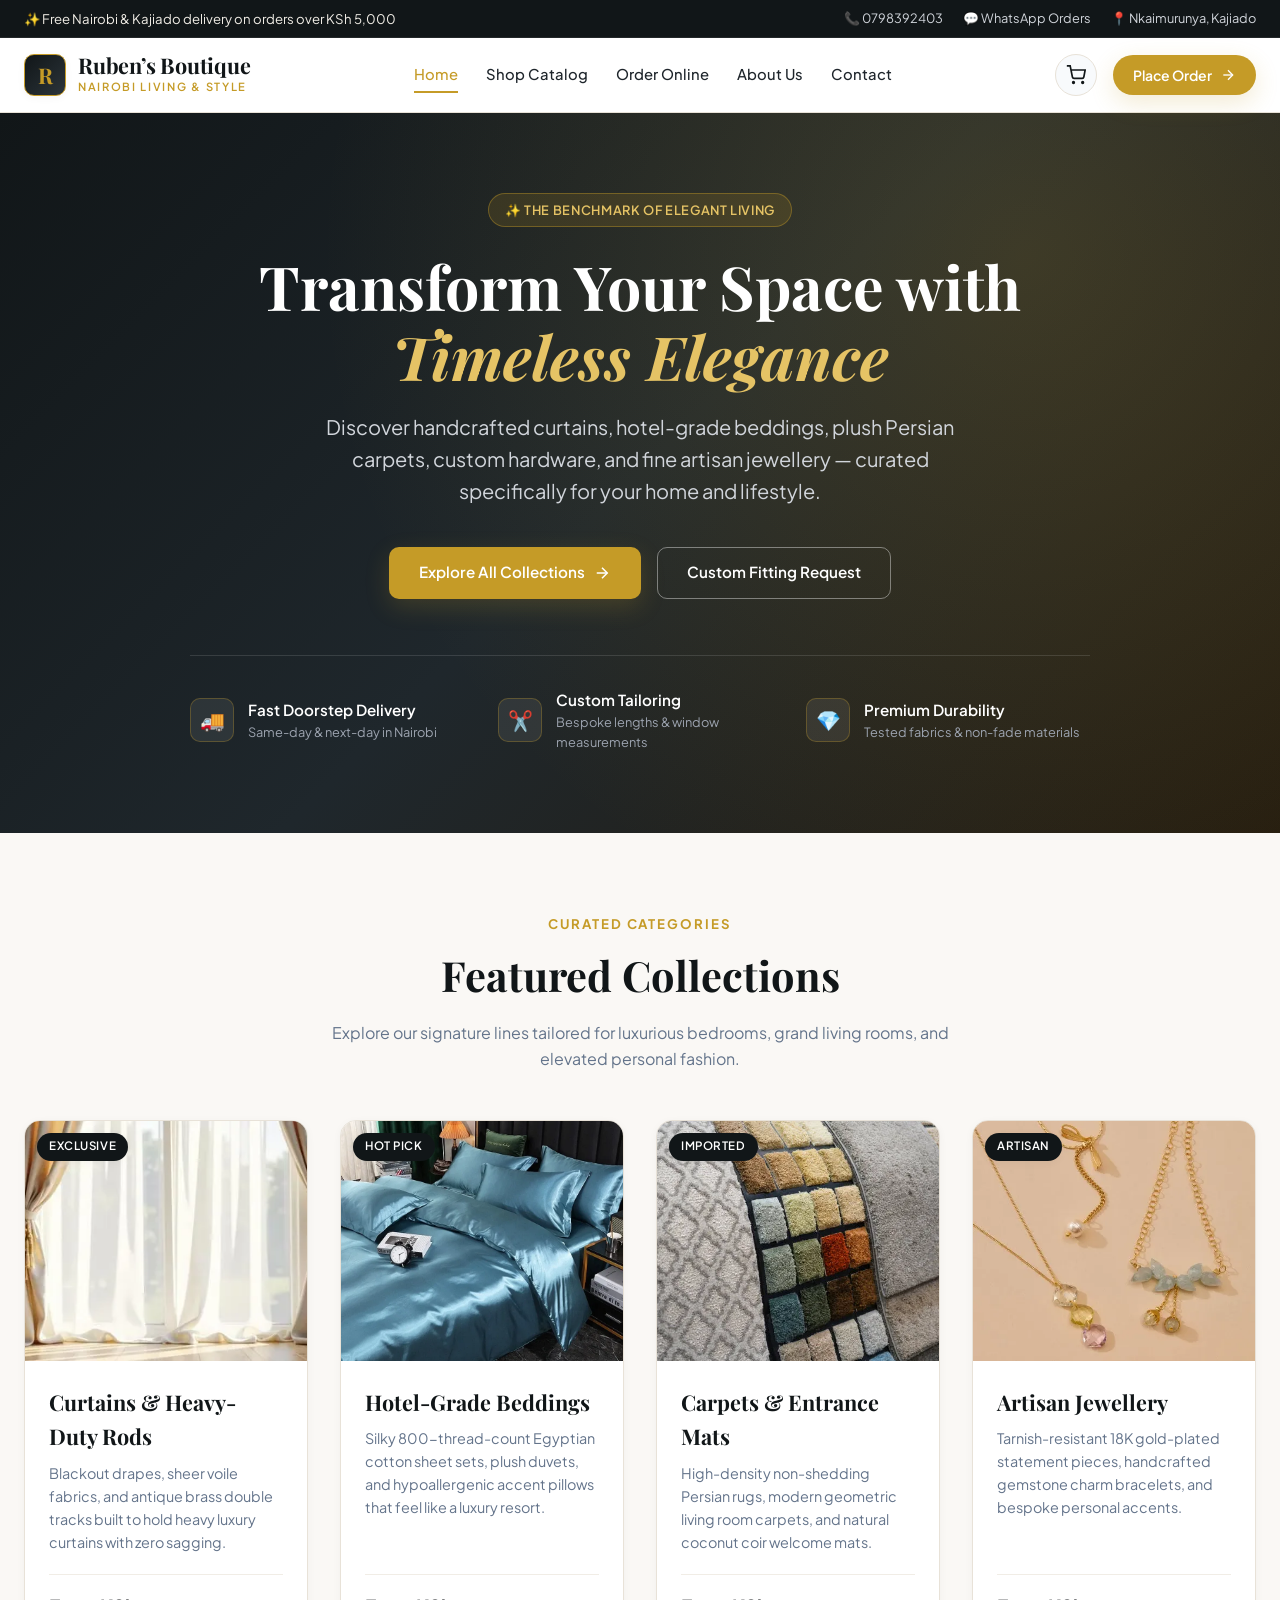
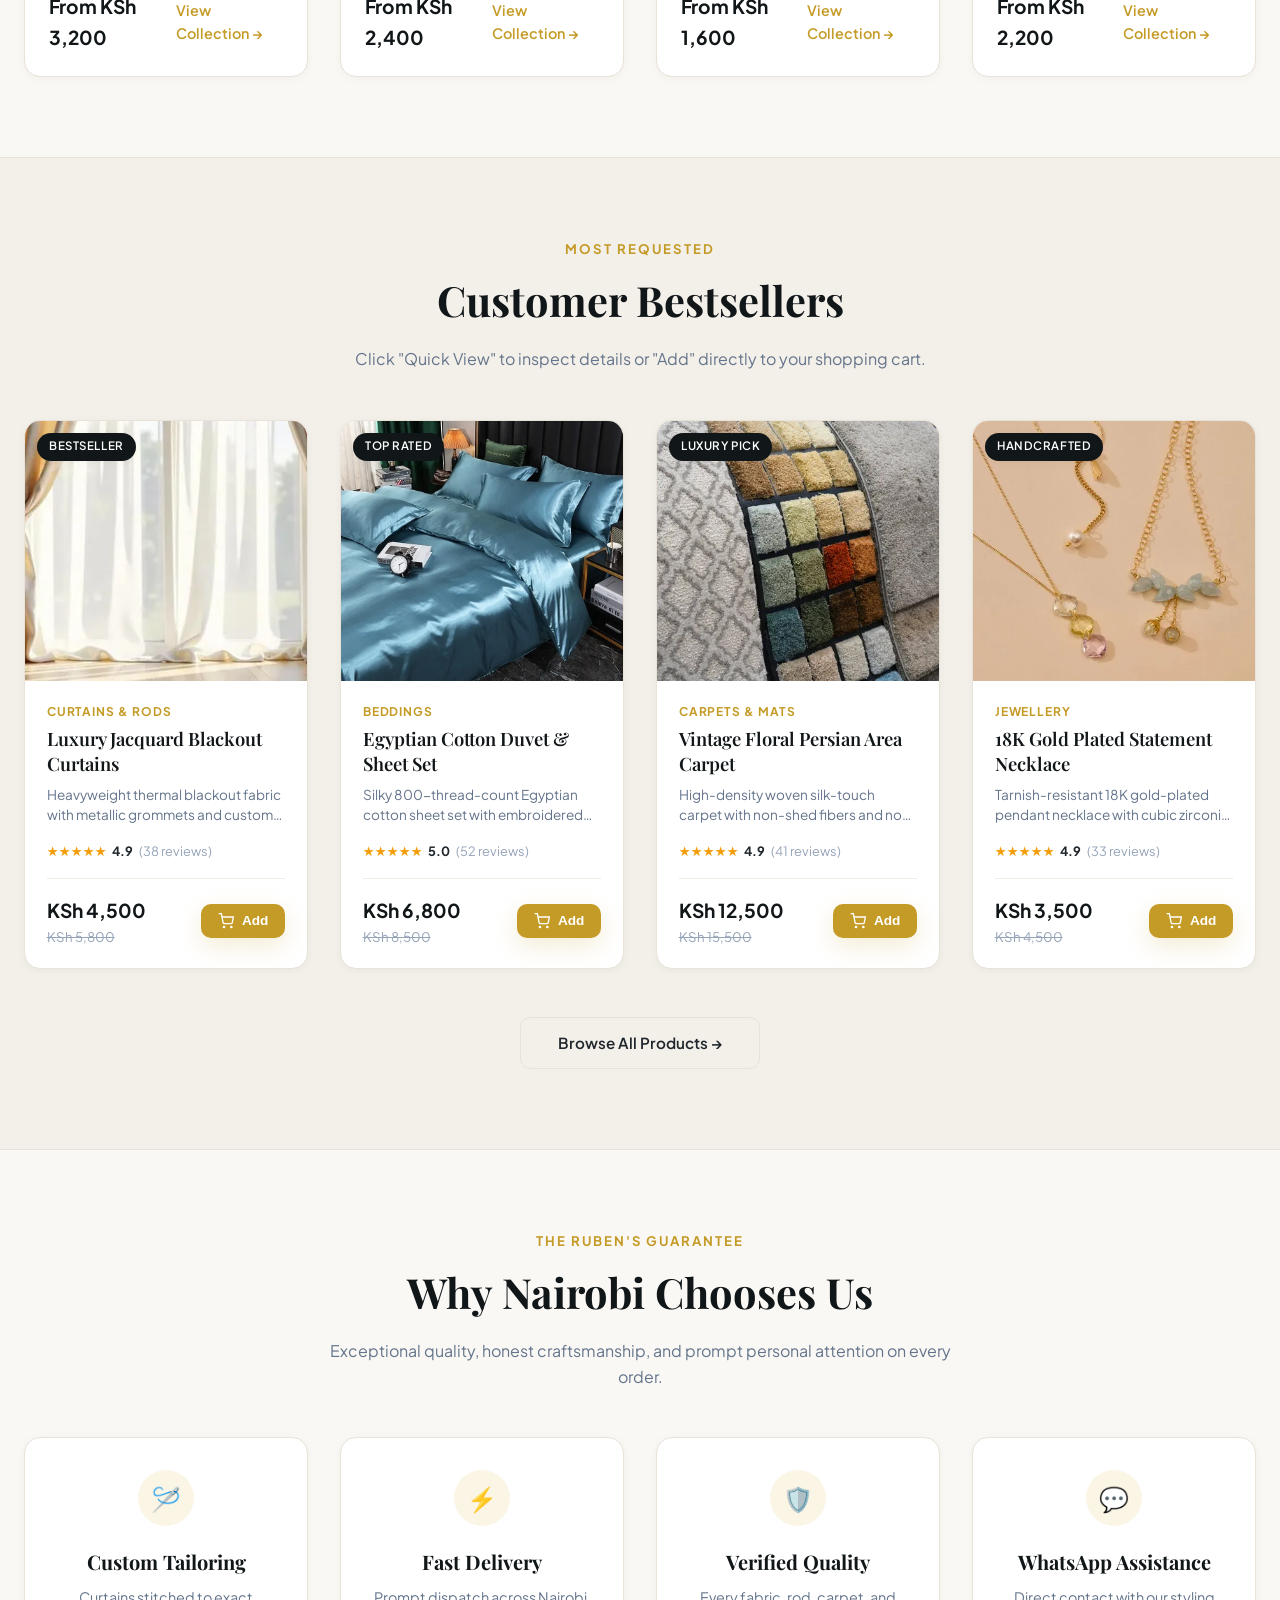
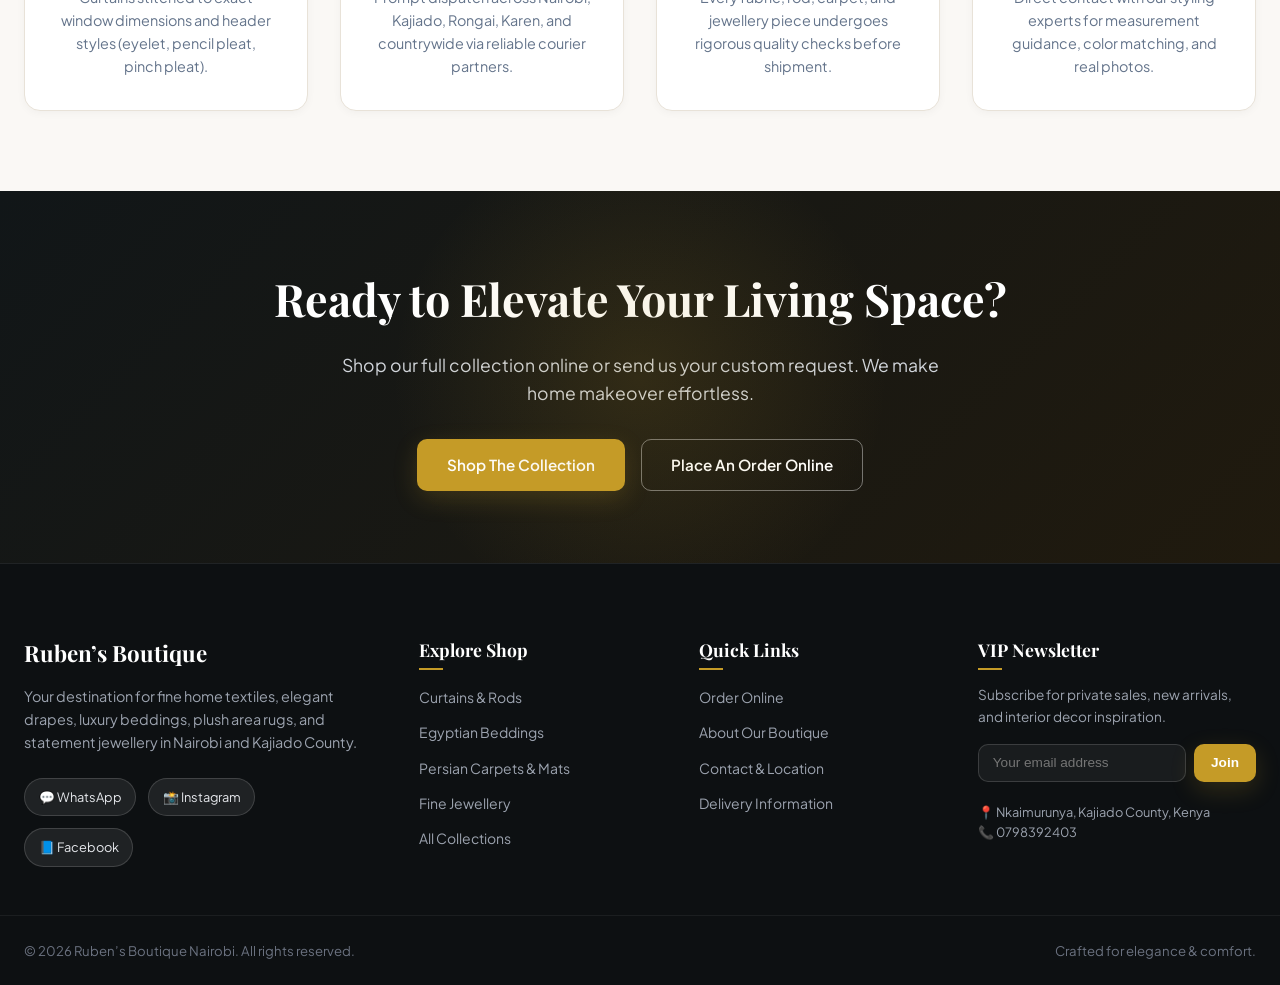
==== commit 8dec9252: "save changes" ====
--- a/index.html
+++ b/index.html
@@ -17,8 +17,8 @@
         <span>✨ Free Nairobi & Kajiado delivery on orders over KSh 5,000</span>
       </div>
       <div class="announcement-links">
-        <a href="tel:+254712345678">📞 +254 712 345 678</a>
-        <a href="https://wa.me/254712345678" target="_blank" rel="noopener">💬 WhatsApp Orders</a>
+        <a href="tel:0798392403">📞 0798392403</a>
+        <a href="https://wa.me/254798392403" target="_blank" rel="noopener">💬 WhatsApp Orders</a>
         <a href="contact.html">📍 Nkaimurunya, Kajiado</a>
       </div>
     </div>
@@ -400,7 +400,7 @@
         <h3>Ruben’s Boutique</h3>
         <p>Your destination for fine home textiles, elegant drapes, luxury beddings, plush area rugs, and statement jewellery in Nairobi and Kajiado County.</p>
         <div class="social-icons-group">
-          <a href="https://wa.me/254712345678" target="_blank" rel="noopener" class="social-link-btn" title="Chat on WhatsApp">💬 WhatsApp</a>
+          <a href="https://wa.me/254798392403" target="_blank" rel="noopener" class="social-link-btn" title="Chat on WhatsApp">💬 WhatsApp</a>
           <a href="https://instagram.com" target="_blank" rel="noopener" class="social-link-btn" title="Instagram">📸 Instagram</a>
           <a href="https://facebook.com" target="_blank" rel="noopener" class="social-link-btn" title="Facebook">📘 Facebook</a>
         </div>
@@ -436,7 +436,7 @@
         </form>
         <div style="margin-top: 1.25rem; font-size: 0.8rem; color: #9ca3af;">
           <span>📍 Nkaimurunya, Kajiado County, Kenya</span><br>
-          <span>📞 +254 712 345 678</span>
+          <span>📞 0798392403</span>
         </div>
       </div>
     </div>
